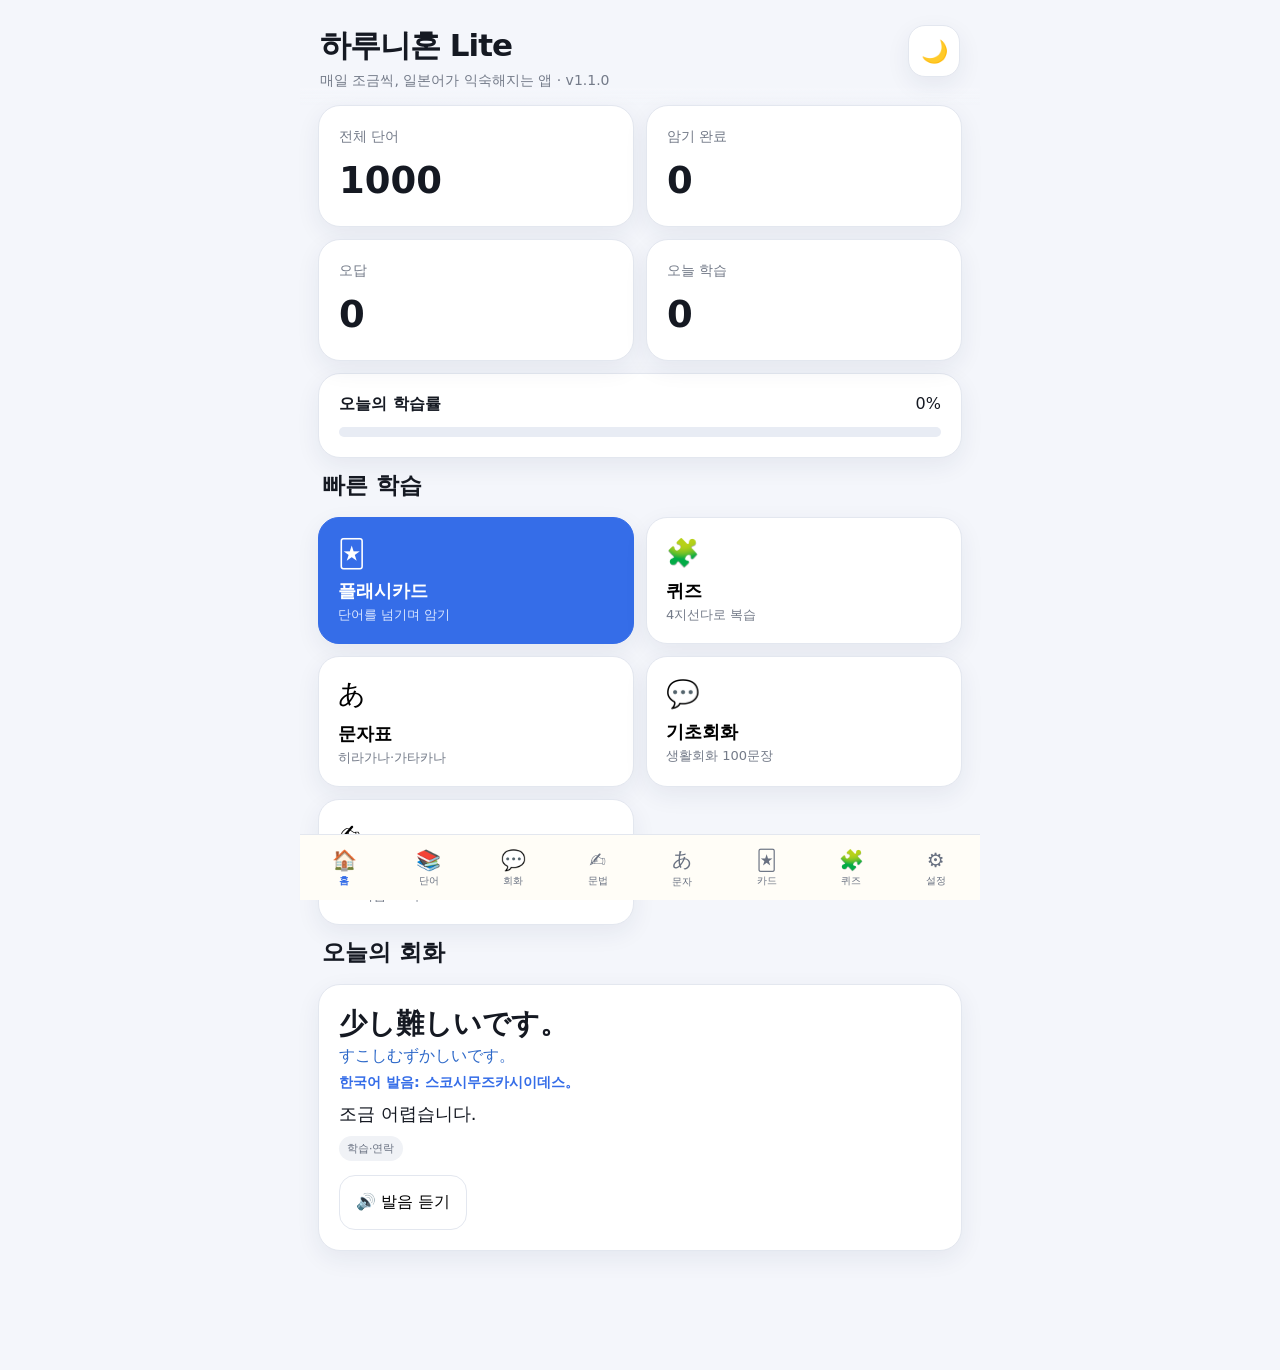
==== index.html @ fba81411 "Add files via upload" ====
<!doctype html><html lang="ko"><head><meta charset="utf-8"><meta name="viewport" content="width=device-width,initial-scale=1,viewport-fit=cover"><meta name="theme-color" content="#356de8"><meta name="description" content="히라가나, 가타카나, 기초단어 1000개, 생활회화 100문장과 기초문법을 학습하는 일본어 앱"><meta name="apple-mobile-web-app-capable" content="yes"><meta name="apple-mobile-web-app-title" content="하루니혼 Lite"><link rel="manifest" href="manifest.webmanifest"><link rel="icon" href="icons/icon-192.png"><link rel="apple-touch-icon" href="icons/icon-192.png"><link rel="stylesheet" href="styles.css"><title>하루니혼 Lite</title></head><body><div class="app"><header><div class="brand"><div><h1>하루니혼 Lite</h1><p>매일 조금씩, 일본어가 익숙해지는 앱 · v1.1.0</p></div><button id="themeBtn" class="icon-button" aria-label="다크 모드">🌙</button></div></header><div id="installBanner" class="install"><div><b>앱으로 설치하기</b><small>홈 화면에서 오프라인으로 사용할 수 있어요.</small></div><button id="installBtn">설치</button></div><main>
<section id="home" class="view active"><div class="stats"><div class="card stat"><span>전체 단어</span><b>1000</b></div><div class="card stat"><span>암기 완료</span><b id="memCount">0</b></div><div class="card stat"><span>오답</span><b id="wrongCount">0</b></div><div class="card stat"><span>오늘 학습</span><b id="todayCount">0</b></div></div><div class="card progress"><div class="progress-head"><b>오늘의 학습률</b><span id="progressText">0%</span></div><div class="bar"><span id="progressBar"></span></div></div><h2 class="section-title">빠른 학습</h2><div class="quick"><button class="primary" data-go="card"><div class="emoji">🃏</div><h3>플래시카드</h3><p>단어를 넘기며 암기</p></button><button data-go="quiz"><div class="emoji">🧩</div><h3>퀴즈</h3><p>4지선다로 복습</p></button><button data-go="kana"><div class="emoji">あ</div><h3>문자표</h3><p>히라가나·가타카나</p></button><button data-go="talk"><div class="emoji">💬</div><h3>기초회화</h3><p>생활회화 100문장</p></button><button data-go="grammar"><div class="emoji">✍️</div><h3>기초문법</h3><p>N5 핵심 31과</p></button></div><h2 class="section-title">오늘의 회화</h2><div id="dailyTalk" class="card"></div></section>
<section id="kana" class="view"><h2 class="section-title">문자 학습</h2><div class="tabs"><button class="pill active" data-kana="hiragana">히라가나</button><button class="pill" data-kana="katakana">가타카나</button></div><div id="kanaGrid" class="kana-grid"></div></section>
<section id="words" class="view"><h2 class="section-title">기초단어 1000</h2><div class="toolbar"><input id="wordSearch" class="search" placeholder="일본어·읽기·한국어 발음·뜻 검색"><select id="wordStatus" class="select"><option value="all">전체</option><option value="fav">즐겨찾기</option><option value="mem">암기완료</option><option value="new">미암기</option></select></div><div id="wordCount" class="count"></div><div id="wordList"></div></section>
<section id="talk" class="view"><h2 class="section-title">기초회화 100문장</h2><div class="toolbar"><input id="talkSearch" class="search" placeholder="일본어·읽기·한국어 발음·뜻 검색"><select id="talkCategory" class="select"><option value="all">전체 카테고리</option></select></div><div id="talkCount" class="count"></div><div id="talkList"></div></section>

<section id="grammar" class="view"><h2 class="section-title">기초문법 N5</h2><div class="toolbar"><input id="grammarSearch" class="search" placeholder="문형·제목·설명 검색"><select id="grammarUnit" class="select"><option value="all">전체 단원</option></select></div><div class="card grammar-progress"><div class="progress-head"><b>문법 학습 진도</b><span id="grammarProgressText">0 / 31</span></div><div class="bar"><span id="grammarProgressBar"></span></div></div><div id="grammarCount" class="count"></div><div id="grammarList"></div></section>
<section id="card" class="view"><h2 class="section-title">플래시카드</h2><div class="tabs"><button class="pill active" data-card-mode="word">단어</button><button class="pill" data-card-mode="talk">회화</button></div><div id="flash" class="card flash"><small id="flashIndex"></small><div id="flashMain" class="big"></div><div id="flashAnswer" class="answer"><div id="flashReading" class="reading"></div><div id="flashKo" class="ko"></div></div></div><div class="study-controls"><button id="speakCard">🔊 발음</button><button id="autoSpeak">자동재생 꺼짐</button><button id="revealCard">뜻 보기</button><button id="nextCard">다음</button><button id="againCard">다시 보기</button><button id="memorizeCard" class="primary">암기 완료</button></div></section>
<section id="quiz" class="view"><h2 class="section-title">랜덤 퀴즈</h2><div class="tabs"><button class="pill active" data-quiz-mode="word">단어</button><button class="pill" data-quiz-mode="talk">회화</button></div><div class="card"><div id="quizStatus" class="count">정답을 골라보세요</div><div id="quizQ" class="quiz-q"></div><div id="quizOptions"></div></div><button id="nextQuiz" class="full-button">다음 문제</button></section>
<section id="wrong" class="view"><h2 class="section-title">오답노트</h2><div class="tabs"><button class="pill active" data-wrong-mode="word">단어</button><button class="pill" data-wrong-mode="talk">회화</button></div><div id="wrongList"></div></section>
<section id="settings" class="view"><h2 class="section-title">설정</h2><div class="card"><button id="fontBtn" class="full-button">글자 크게 보기: 꺼짐</button><button id="resetBtn" class="full-button" style="margin-top:10px">학습 기록 초기화</button><p class="count">학습 기록은 이 기기의 브라우저에 저장됩니다.</p></div></section>
</main><nav><button class="active" data-nav="home"><span>🏠</span>홈</button><button data-nav="words"><span>📚</span>단어</button><button data-nav="talk"><span>💬</span>회화</button><button data-nav="grammar"><span>✍️</span>문법</button><button data-nav="kana"><span>あ</span>문자</button><button data-nav="card"><span>🃏</span>카드</button><button data-nav="quiz"><span>🧩</span>퀴즈</button><button data-nav="settings"><span>⚙️</span>설정</button></nav></div><script src="data.js"></script><script src="grammar.js"></script><script src="app.js"></script></body></html>
---- styles.css ----
:root{--bg:#f4f6fb;--card:#fff;--ink:#151922;--muted:#747b89;--line:#e3e7ef;--blue:#356de8;--blue-soft:#eaf1ff;--green:#1f9d68;--red:#d04a4a;--shadow:0 8px 24px rgba(31,46,83,.07);--radius:22px}*{box-sizing:border-box}html,body{margin:0;min-height:100%;background:var(--bg);color:var(--ink);font-family:system-ui,-apple-system,"Noto Sans KR","Noto Sans JP",sans-serif}button,input,select{font:inherit}button{cursor:pointer}.app{max-width:680px;margin:auto;min-height:100vh;padding-bottom:94px}header{padding:25px 20px 15px;position:sticky;top:0;z-index:10;background:linear-gradient(var(--bg) 84%,transparent)}.brand{display:flex;justify-content:space-between;gap:14px;align-items:flex-start}.brand h1{font-size:31px;letter-spacing:-1px;margin:0 0 5px}.brand p{margin:0;color:var(--muted);font-size:14px}.icon-button{width:52px;height:52px;border:1px solid var(--line);border-radius:17px;background:var(--card);box-shadow:var(--shadow);font-size:22px}main{padding:0 18px 25px}.view{display:none}.view.active{display:block}.section-title{font-size:23px;margin:12px 4px 16px}.card{background:var(--card);border:1px solid var(--line);border-radius:var(--radius);box-shadow:var(--shadow);padding:20px}.stats{display:grid;grid-template-columns:1fr 1fr;gap:12px}.stat{min-height:122px}.stat span{color:var(--muted);font-size:14px}.stat b{display:block;font-size:37px;margin-top:13px}.progress{margin-top:12px}.progress-head{display:flex;justify-content:space-between}.bar{height:10px;background:#e8ecf4;border-radius:999px;overflow:hidden;margin-top:12px}.bar span{display:block;height:100%;width:0;background:var(--blue);transition:width .25s}.quick{display:grid;grid-template-columns:1fr 1fr;gap:12px}.quick button{min-height:116px;text-align:left;border:1px solid var(--line);background:var(--card);border-radius:21px;padding:19px;box-shadow:var(--shadow)}.quick button.primary{background:var(--blue);color:white;border-color:var(--blue)}.quick .emoji{font-size:27px}.quick h3{font-size:18px;margin:10px 0 3px}.quick p{font-size:13px;color:var(--muted);margin:0}.quick .primary p{color:#dbe7ff}.toolbar{display:grid;grid-template-columns:1.5fr 1fr;gap:9px;margin-bottom:12px}.search,.select{width:100%;border:1px solid var(--line);border-radius:15px;background:var(--card);padding:14px}.tabs{display:flex;gap:8px;overflow:auto;padding:2px 0 13px}.pill{border:1px solid var(--line);background:var(--card);border-radius:999px;padding:9px 13px;white-space:nowrap}.pill.active{background:var(--blue);color:white;border-color:var(--blue)}.kana-grid{display:grid;grid-template-columns:repeat(5,1fr);gap:8px}.kana{border:1px solid var(--line);background:var(--card);border-radius:15px;padding:12px 3px}.kana b{display:block;font-size:25px}.kana small{color:var(--muted)}.list-card{display:grid;grid-template-columns:1fr auto;gap:12px;margin-bottom:11px}.jp{font-size:28px;font-weight:800}.reading{color:#2e69c9;margin-top:3px}.ko{font-size:18px;margin-top:9px}.meta{display:flex;gap:6px;flex-wrap:wrap;margin-top:10px}.chip{font-size:11px;padding:5px 8px;background:#f0f2f6;border-radius:999px;color:#687080}.actions{display:flex;gap:6px;align-items:flex-start;flex-wrap:wrap;justify-content:flex-end}.mini{min-width:46px;height:46px;border:1px solid var(--line);border-radius:13px;background:var(--card)}.mini.active{background:var(--blue-soft);border-color:#bdd0ff}.count{color:var(--muted);font-size:13px;text-align:center;padding:8px}.flash{min-height:390px;display:flex;flex-direction:column;justify-content:center;align-items:center;text-align:center}.flash .big{font-size:50px;font-weight:850;margin:20px}.flash .answer{display:none}.flash.show .answer{display:block}.flash .answer .ko{font-size:25px}.study-controls{display:grid;grid-template-columns:1fr 1fr;gap:10px;margin-top:13px}.study-controls button,.full-button{padding:16px;border-radius:16px;border:1px solid var(--line);background:var(--card)}.study-controls .primary,.full-button.primary{background:var(--blue);color:white;border-color:var(--blue)}.quiz-q{font-size:27px;font-weight:800;text-align:center;padding:18px 4px 22px}.option{display:block;width:100%;text-align:left;border:1px solid var(--line);background:var(--card);padding:16px;border-radius:15px;margin:9px 0}.option.correct{background:#e8f8f0;border-color:#32a979}.option.wrong{background:#fdecec;border-color:#d75757}.empty{text-align:center;padding:45px 10px;color:var(--muted)}.install{display:none;margin:0 18px 12px;background:var(--blue-soft);border:1px solid #c8d8ff;border-radius:18px;padding:14px;align-items:center;gap:10px}.install.show{display:flex}.install div{flex:1}.install b{display:block}.install small{color:#5f6c83}.install button{border:0;background:var(--blue);color:#fff;border-radius:12px;padding:10px 14px}nav{position:fixed;bottom:0;left:0;right:0;max-width:680px;margin:auto;display:grid;grid-template-columns:repeat(8,1fr);background:#fffdf7;border-top:1px solid var(--line);padding:7px 2px calc(7px + env(safe-area-inset-bottom));z-index:20}nav button{border:0;background:none;color:#697181;font-size:10px;padding:4px 0}nav span{display:block;font-size:20px;margin-bottom:2px}nav button.active{color:var(--blue);font-weight:800}body.dark{--bg:#11151d;--card:#1b212c;--ink:#f4f7fb;--muted:#a1adbd;--line:#30394a;--blue-soft:#1b315d}body.dark header{background:linear-gradient(var(--bg) 84%,transparent)}body.dark nav{background:#171c25f5}body.dark .chip{background:#2a3240;color:#ccd4df}body.large-text{font-size:18px}@media(max-width:390px){main{padding-left:14px;padding-right:14px}.brand h1{font-size:28px}.stats,.quick{gap:9px}.stat{min-height:112px;padding:17px}.stat b{font-size:33px}.toolbar{grid-template-columns:1fr}.jp{font-size:25px}.list-card{grid-template-columns:1fr}.actions{justify-content:flex-start}nav button{font-size:9px}}
.korean-pron{margin-top:5px;font-size:.9rem;font-weight:650;color:#356de8;line-height:1.45}.dark .korean-pron{color:#8fb2ff}.flash .korean-pron{font-size:1rem;margin-top:8px}

.grammar-progress{margin-bottom:12px}.grammar-card{margin-bottom:12px}.grammar-head{display:flex;align-items:flex-start;justify-content:space-between;gap:12px}.grammar-no{font-size:12px;color:var(--muted);font-weight:700}.grammar-pattern{font-size:24px;font-weight:850;margin:6px 0}.grammar-title{font-weight:750;color:var(--blue)}.grammar-explain{line-height:1.7;margin:14px 0;color:var(--ink)}.grammar-example{border-top:1px solid var(--line);padding:13px 0}.grammar-example:last-child{padding-bottom:0}.grammar-example .jp{font-size:21px}.grammar-actions{display:flex;gap:8px;margin-top:14px}.grammar-actions button{flex:1;padding:12px;border:1px solid var(--line);border-radius:13px;background:var(--card)}.grammar-actions .done{background:var(--blue);color:#fff;border-color:var(--blue)}.grammar-card.completed{border-color:#91b2ff;background:linear-gradient(135deg,var(--card),var(--blue-soft))}@media(max-width:430px){nav{overflow-x:auto;grid-template-columns:repeat(8,minmax(48px,1fr))}.grammar-pattern{font-size:21px}}
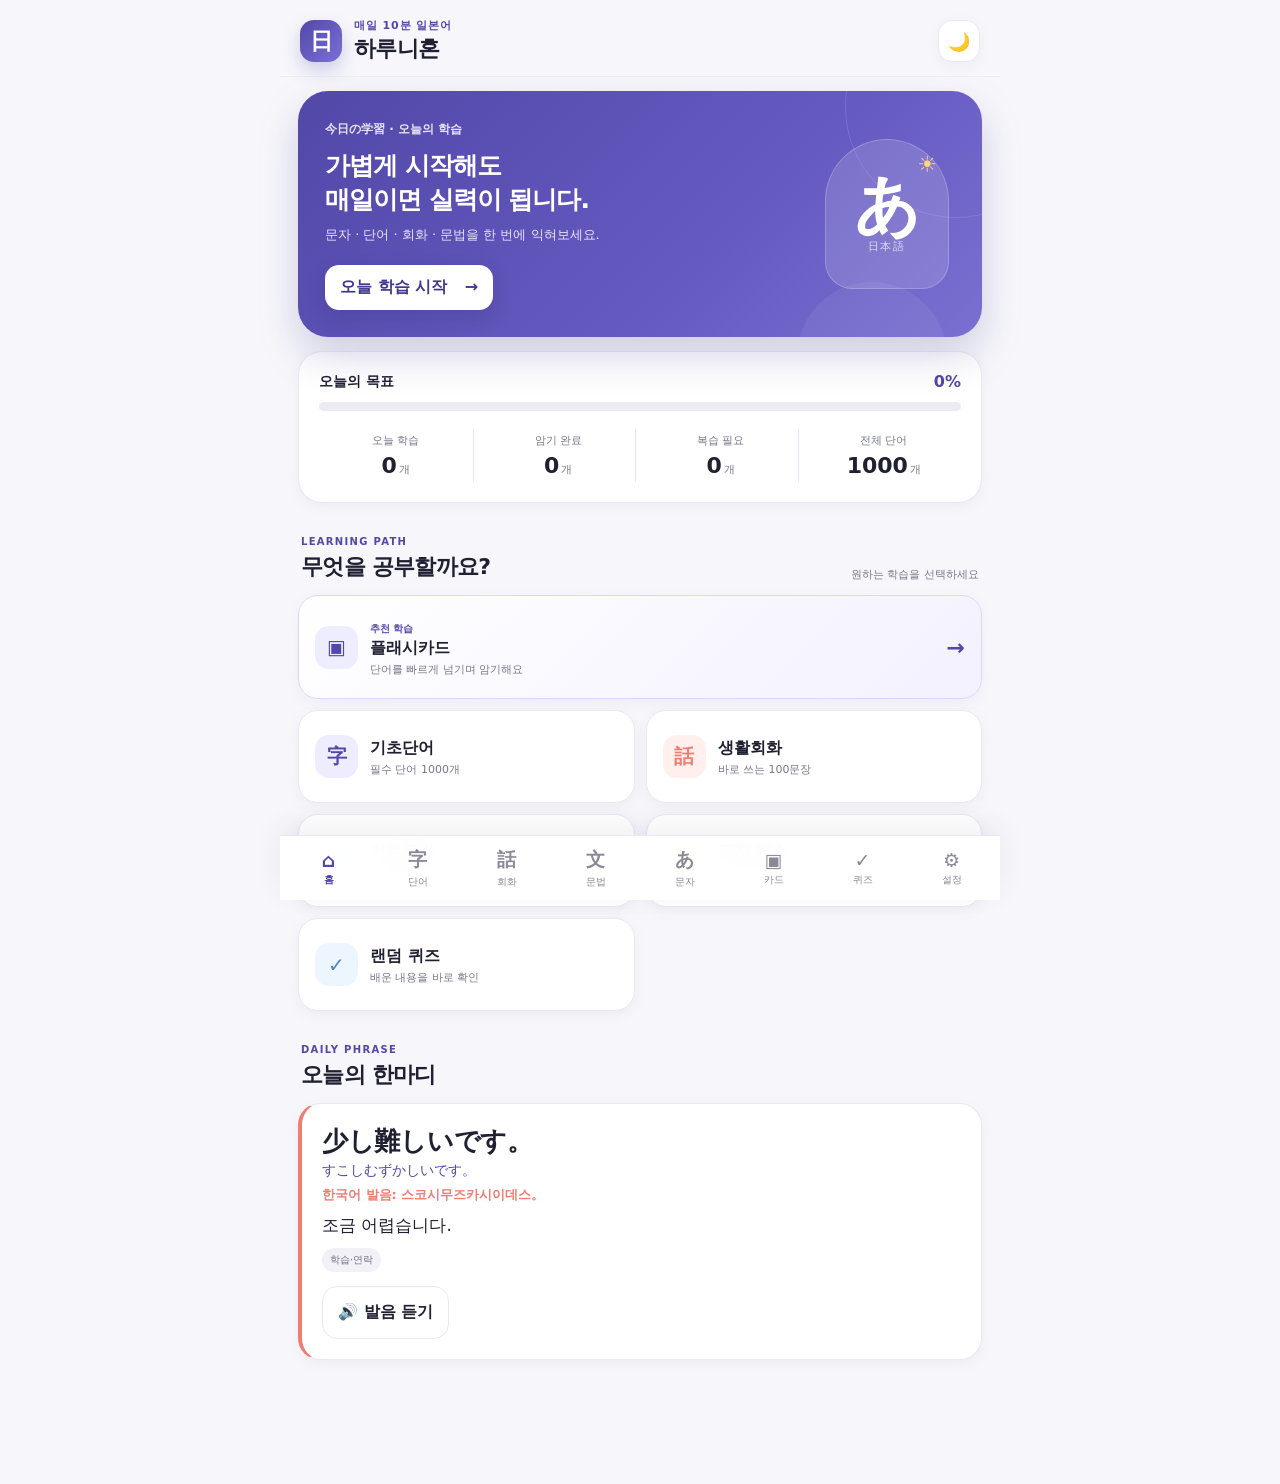
==== commit b8a673d3: "Add files via upload" ====
--- a/index.html
+++ b/index.html
@@ -1,12 +1,95 @@
-<!doctype html><html lang="ko"><head><meta charset="utf-8"><meta name="viewport" content="width=device-width,initial-scale=1,viewport-fit=cover"><meta name="theme-color" content="#356de8"><meta name="description" content="히라가나, 가타카나, 기초단어 1000개, 생활회화 100문장과 기초문법을 학습하는 일본어 앱"><meta name="apple-mobile-web-app-capable" content="yes"><meta name="apple-mobile-web-app-title" content="하루니혼 Lite"><link rel="manifest" href="manifest.webmanifest"><link rel="icon" href="icons/icon-192.png"><link rel="apple-touch-icon" href="icons/icon-192.png"><link rel="stylesheet" href="styles.css"><title>하루니혼 Lite</title></head><body><div class="app"><header><div class="brand"><div><h1>하루니혼 Lite</h1><p>매일 조금씩, 일본어가 익숙해지는 앱 · v1.1.0</p></div><button id="themeBtn" class="icon-button" aria-label="다크 모드">🌙</button></div></header><div id="installBanner" class="install"><div><b>앱으로 설치하기</b><small>홈 화면에서 오프라인으로 사용할 수 있어요.</small></div><button id="installBtn">설치</button></div><main>
-<section id="home" class="view active"><div class="stats"><div class="card stat"><span>전체 단어</span><b>1000</b></div><div class="card stat"><span>암기 완료</span><b id="memCount">0</b></div><div class="card stat"><span>오답</span><b id="wrongCount">0</b></div><div class="card stat"><span>오늘 학습</span><b id="todayCount">0</b></div></div><div class="card progress"><div class="progress-head"><b>오늘의 학습률</b><span id="progressText">0%</span></div><div class="bar"><span id="progressBar"></span></div></div><h2 class="section-title">빠른 학습</h2><div class="quick"><button class="primary" data-go="card"><div class="emoji">🃏</div><h3>플래시카드</h3><p>단어를 넘기며 암기</p></button><button data-go="quiz"><div class="emoji">🧩</div><h3>퀴즈</h3><p>4지선다로 복습</p></button><button data-go="kana"><div class="emoji">あ</div><h3>문자표</h3><p>히라가나·가타카나</p></button><button data-go="talk"><div class="emoji">💬</div><h3>기초회화</h3><p>생활회화 100문장</p></button><button data-go="grammar"><div class="emoji">✍️</div><h3>기초문법</h3><p>N5 핵심 31과</p></button></div><h2 class="section-title">오늘의 회화</h2><div id="dailyTalk" class="card"></div></section>
-<section id="kana" class="view"><h2 class="section-title">문자 학습</h2><div class="tabs"><button class="pill active" data-kana="hiragana">히라가나</button><button class="pill" data-kana="katakana">가타카나</button></div><div id="kanaGrid" class="kana-grid"></div></section>
-<section id="words" class="view"><h2 class="section-title">기초단어 1000</h2><div class="toolbar"><input id="wordSearch" class="search" placeholder="일본어·읽기·한국어 발음·뜻 검색"><select id="wordStatus" class="select"><option value="all">전체</option><option value="fav">즐겨찾기</option><option value="mem">암기완료</option><option value="new">미암기</option></select></div><div id="wordCount" class="count"></div><div id="wordList"></div></section>
-<section id="talk" class="view"><h2 class="section-title">기초회화 100문장</h2><div class="toolbar"><input id="talkSearch" class="search" placeholder="일본어·읽기·한국어 발음·뜻 검색"><select id="talkCategory" class="select"><option value="all">전체 카테고리</option></select></div><div id="talkCount" class="count"></div><div id="talkList"></div></section>
+<!doctype html>
+<html lang="ko">
+<head>
+  <meta charset="utf-8">
+  <meta name="viewport" content="width=device-width,initial-scale=1,viewport-fit=cover">
+  <meta name="theme-color" content="#4f46a5">
+  <meta name="description" content="한국어 발음과 함께 배우는 초보자용 일본어 학습 앱">
+  <meta name="apple-mobile-web-app-capable" content="yes">
+  <meta name="apple-mobile-web-app-title" content="하루니혼">
+  <link rel="manifest" href="manifest.webmanifest">
+  <link rel="icon" href="icons/icon-192.png">
+  <link rel="apple-touch-icon" href="icons/icon-192.png">
+  <link rel="stylesheet" href="styles.css">
+  <title>하루니혼 · 매일 10분 일본어</title>
+</head>
+<body>
+<div class="app">
+  <header class="app-header">
+    <div class="brand">
+      <div class="brand-mark" aria-hidden="true">日</div>
+      <div class="brand-copy">
+        <span class="eyebrow">매일 10분 일본어</span>
+        <h1>하루니혼</h1>
+      </div>
+      <button id="themeBtn" class="icon-button" aria-label="다크 모드">🌙</button>
+    </div>
+  </header>
 
-<section id="grammar" class="view"><h2 class="section-title">기초문법 N5</h2><div class="toolbar"><input id="grammarSearch" class="search" placeholder="문형·제목·설명 검색"><select id="grammarUnit" class="select"><option value="all">전체 단원</option></select></div><div class="card grammar-progress"><div class="progress-head"><b>문법 학습 진도</b><span id="grammarProgressText">0 / 31</span></div><div class="bar"><span id="grammarProgressBar"></span></div></div><div id="grammarCount" class="count"></div><div id="grammarList"></div></section>
-<section id="card" class="view"><h2 class="section-title">플래시카드</h2><div class="tabs"><button class="pill active" data-card-mode="word">단어</button><button class="pill" data-card-mode="talk">회화</button></div><div id="flash" class="card flash"><small id="flashIndex"></small><div id="flashMain" class="big"></div><div id="flashAnswer" class="answer"><div id="flashReading" class="reading"></div><div id="flashKo" class="ko"></div></div></div><div class="study-controls"><button id="speakCard">🔊 발음</button><button id="autoSpeak">자동재생 꺼짐</button><button id="revealCard">뜻 보기</button><button id="nextCard">다음</button><button id="againCard">다시 보기</button><button id="memorizeCard" class="primary">암기 완료</button></div></section>
-<section id="quiz" class="view"><h2 class="section-title">랜덤 퀴즈</h2><div class="tabs"><button class="pill active" data-quiz-mode="word">단어</button><button class="pill" data-quiz-mode="talk">회화</button></div><div class="card"><div id="quizStatus" class="count">정답을 골라보세요</div><div id="quizQ" class="quiz-q"></div><div id="quizOptions"></div></div><button id="nextQuiz" class="full-button">다음 문제</button></section>
-<section id="wrong" class="view"><h2 class="section-title">오답노트</h2><div class="tabs"><button class="pill active" data-wrong-mode="word">단어</button><button class="pill" data-wrong-mode="talk">회화</button></div><div id="wrongList"></div></section>
-<section id="settings" class="view"><h2 class="section-title">설정</h2><div class="card"><button id="fontBtn" class="full-button">글자 크게 보기: 꺼짐</button><button id="resetBtn" class="full-button" style="margin-top:10px">학습 기록 초기화</button><p class="count">학습 기록은 이 기기의 브라우저에 저장됩니다.</p></div></section>
-</main><nav><button class="active" data-nav="home"><span>🏠</span>홈</button><button data-nav="words"><span>📚</span>단어</button><button data-nav="talk"><span>💬</span>회화</button><button data-nav="grammar"><span>✍️</span>문법</button><button data-nav="kana"><span>あ</span>문자</button><button data-nav="card"><span>🃏</span>카드</button><button data-nav="quiz"><span>🧩</span>퀴즈</button><button data-nav="settings"><span>⚙️</span>설정</button></nav></div><script src="data.js"></script><script src="grammar.js"></script><script src="app.js"></script></body></html>+  <div id="installBanner" class="install">
+    <div><b>하루니혼을 앱처럼 사용해 보세요</b><small>홈 화면에 설치하면 더 빠르게 시작할 수 있어요.</small></div>
+    <button id="installBtn">설치</button>
+  </div>
+
+  <main>
+    <section id="home" class="view active">
+      <div class="hero-card">
+        <div>
+          <span class="hero-label">今日の学習 · 오늘의 학습</span>
+          <h2>가볍게 시작해도<br>매일이면 실력이 됩니다.</h2>
+          <p>문자 · 단어 · 회화 · 문법을 한 번에 익혀보세요.</p>
+          <button class="hero-cta" data-go="card">오늘 학습 시작 <span>→</span></button>
+        </div>
+        <div class="hero-visual" aria-hidden="true">
+          <span class="sun">☀</span><b>あ</b><small>日本語</small>
+        </div>
+      </div>
+
+      <div class="today-panel">
+        <div class="progress-copy"><span>오늘의 목표</span><b id="progressText">0%</b></div>
+        <div class="bar"><span id="progressBar"></span></div>
+        <div class="stats">
+          <div class="stat"><span>오늘 학습</span><b id="todayCount">0</b><small>개</small></div>
+          <div class="stat"><span>암기 완료</span><b id="memCount">0</b><small>개</small></div>
+          <div class="stat"><span>복습 필요</span><b id="wrongCount">0</b><small>개</small></div>
+          <div class="stat"><span>전체 단어</span><b>1000</b><small>개</small></div>
+        </div>
+      </div>
+
+      <div class="section-heading"><div><span>LEARNING PATH</span><h2>무엇을 공부할까요?</h2></div><small>원하는 학습을 선택하세요</small></div>
+      <div class="quick">
+        <button class="quick-main" data-go="card"><span class="quick-icon">▣</span><div><em>추천 학습</em><h3>플래시카드</h3><p>단어를 빠르게 넘기며 암기해요</p></div><b>→</b></button>
+        <button data-go="words"><span class="quick-icon indigo">字</span><div><h3>기초단어</h3><p>필수 단어 1000개</p></div></button>
+        <button data-go="talk"><span class="quick-icon coral">話</span><div><h3>생활회화</h3><p>바로 쓰는 100문장</p></div></button>
+        <button data-go="grammar"><span class="quick-icon mint">文</span><div><h3>기초문법</h3><p>JLPT N5 핵심 31과</p></div></button>
+        <button data-go="kana"><span class="quick-icon gold">あ</span><div><h3>문자 학습</h3><p>히라가나·가타카나</p></div></button>
+        <button data-go="quiz"><span class="quick-icon blue">✓</span><div><h3>랜덤 퀴즈</h3><p>배운 내용을 바로 확인</p></div></button>
+      </div>
+
+      <div class="section-heading"><div><span>DAILY PHRASE</span><h2>오늘의 한마디</h2></div></div>
+      <div id="dailyTalk" class="card daily-card"></div>
+    </section>
+
+    <section id="kana" class="view"><div class="page-head"><span>KANA</span><h2>일본어 문자</h2><p>소리와 함께 천천히 익혀보세요.</p></div><div class="tabs"><button class="pill active" data-kana="hiragana">히라가나</button><button class="pill" data-kana="katakana">가타카나</button></div><div id="kanaGrid" class="kana-grid"></div></section>
+    <section id="words" class="view"><div class="page-head"><span>VOCABULARY</span><h2>기초단어 1000</h2><p>일본어·읽기·한국어 발음을 함께 확인하세요.</p></div><div class="toolbar"><input id="wordSearch" class="search" placeholder="단어 또는 뜻 검색"><select id="wordStatus" class="select"><option value="all">전체</option><option value="fav">즐겨찾기</option><option value="mem">암기완료</option><option value="new">미암기</option></select></div><div id="wordCount" class="count"></div><div id="wordList"></div></section>
+    <section id="talk" class="view"><div class="page-head"><span>CONVERSATION</span><h2>생활회화 100</h2><p>일본에서 실제로 자주 쓰는 표현부터 배워요.</p></div><div class="toolbar"><input id="talkSearch" class="search" placeholder="회화 또는 뜻 검색"><select id="talkCategory" class="select"><option value="all">전체 카테고리</option></select></div><div id="talkCount" class="count"></div><div id="talkList"></div></section>
+    <section id="grammar" class="view"><div class="page-head"><span>GRAMMAR</span><h2>기초문법 N5</h2><p>문형 → 설명 → 예문 순서로 이해해요.</p></div><div class="toolbar"><input id="grammarSearch" class="search" placeholder="문형·제목·설명 검색"><select id="grammarUnit" class="select"><option value="all">전체 단원</option></select></div><div class="card grammar-progress"><div class="progress-head"><b>문법 학습 진도</b><span id="grammarProgressText">0 / 31</span></div><div class="bar"><span id="grammarProgressBar"></span></div></div><div id="grammarCount" class="count"></div><div id="grammarList"></div></section>
+    <section id="card" class="view"><div class="page-head"><span>FLASH CARD</span><h2>플래시카드</h2><p>먼저 떠올리고, 답을 확인하세요.</p></div><div class="tabs"><button class="pill active" data-card-mode="word">단어</button><button class="pill" data-card-mode="talk">회화</button></div><div id="flash" class="card flash"><small id="flashIndex"></small><div id="flashMain" class="big"></div><div id="flashAnswer" class="answer"><div id="flashReading" class="reading"></div><div id="flashKo" class="ko"></div></div></div><div class="study-controls"><button id="speakCard">🔊 발음 듣기</button><button id="autoSpeak">자동재생 꺼짐</button><button id="revealCard" class="primary">뜻 보기</button><button id="nextCard">다음 카드</button><button id="againCard">다시 보기</button><button id="memorizeCard" class="success">✓ 암기 완료</button></div></section>
+    <section id="quiz" class="view"><div class="page-head"><span>QUIZ</span><h2>랜덤 퀴즈</h2><p>정답을 고르고 바로 복습하세요.</p></div><div class="tabs"><button class="pill active" data-quiz-mode="word">단어</button><button class="pill" data-quiz-mode="talk">회화</button></div><div class="card quiz-card"><div id="quizStatus" class="count">정답을 골라보세요</div><div id="quizQ" class="quiz-q"></div><div id="quizOptions"></div></div><button id="nextQuiz" class="full-button primary">다음 문제</button></section>
+    <section id="wrong" class="view"><div class="page-head"><span>REVIEW</span><h2>오답노트</h2><p>틀린 표현만 모아서 다시 학습해요.</p></div><div class="tabs"><button class="pill active" data-wrong-mode="word">단어</button><button class="pill" data-wrong-mode="talk">회화</button></div><div id="wrongList"></div></section>
+    <section id="settings" class="view"><div class="page-head"><span>SETTINGS</span><h2>설정</h2><p>나에게 편한 학습 환경을 만들어요.</p></div><div class="card settings-card"><button id="fontBtn" class="setting-row"><span><b>큰 글자 모드</b><small>학습 카드의 글자를 더 크게 표시</small></span><em>꺼짐</em></button><button id="resetBtn" class="setting-row danger"><span><b>학습 기록 초기화</b><small>암기·오답·진도 기록을 모두 삭제</small></span><em>초기화</em></button><p class="storage-note">학습 기록은 현재 기기의 브라우저에 안전하게 저장됩니다.</p></div></section>
+  </main>
+
+  <nav aria-label="주요 메뉴">
+    <button class="active" data-nav="home"><span>⌂</span>홈</button>
+    <button data-nav="words"><span>字</span>단어</button>
+    <button data-nav="talk"><span>話</span>회화</button>
+    <button data-nav="grammar"><span>文</span>문법</button>
+    <button data-nav="kana"><span>あ</span>문자</button>
+    <button data-nav="card"><span>▣</span>카드</button>
+    <button data-nav="quiz"><span>✓</span>퀴즈</button>
+    <button data-nav="settings"><span>⚙</span>설정</button>
+  </nav>
+</div>
+<script src="data.js"></script><script src="grammar.js"></script><script src="app.js"></script>
+</body></html>
--- a/styles.css
+++ b/styles.css
@@ -1,4 +1 @@
-:root{--bg:#f4f6fb;--card:#fff;--ink:#151922;--muted:#747b89;--line:#e3e7ef;--blue:#356de8;--blue-soft:#eaf1ff;--green:#1f9d68;--red:#d04a4a;--shadow:0 8px 24px rgba(31,46,83,.07);--radius:22px}*{box-sizing:border-box}html,body{margin:0;min-height:100%;background:var(--bg);color:var(--ink);font-family:system-ui,-apple-system,"Noto Sans KR","Noto Sans JP",sans-serif}button,input,select{font:inherit}button{cursor:pointer}.app{max-width:680px;margin:auto;min-height:100vh;padding-bottom:94px}header{padding:25px 20px 15px;position:sticky;top:0;z-index:10;background:linear-gradient(var(--bg) 84%,transparent)}.brand{display:flex;justify-content:space-between;gap:14px;align-items:flex-start}.brand h1{font-size:31px;letter-spacing:-1px;margin:0 0 5px}.brand p{margin:0;color:var(--muted);font-size:14px}.icon-button{width:52px;height:52px;border:1px solid var(--line);border-radius:17px;background:var(--card);box-shadow:var(--shadow);font-size:22px}main{padding:0 18px 25px}.view{display:none}.view.active{display:block}.section-title{font-size:23px;margin:12px 4px 16px}.card{background:var(--card);border:1px solid var(--line);border-radius:var(--radius);box-shadow:var(--shadow);padding:20px}.stats{display:grid;grid-template-columns:1fr 1fr;gap:12px}.stat{min-height:122px}.stat span{color:var(--muted);font-size:14px}.stat b{display:block;font-size:37px;margin-top:13px}.progress{margin-top:12px}.progress-head{display:flex;justify-content:space-between}.bar{height:10px;background:#e8ecf4;border-radius:999px;overflow:hidden;margin-top:12px}.bar span{display:block;height:100%;width:0;background:var(--blue);transition:width .25s}.quick{display:grid;grid-template-columns:1fr 1fr;gap:12px}.quick button{min-height:116px;text-align:left;border:1px solid var(--line);background:var(--card);border-radius:21px;padding:19px;box-shadow:var(--shadow)}.quick button.primary{background:var(--blue);color:white;border-color:var(--blue)}.quick .emoji{font-size:27px}.quick h3{font-size:18px;margin:10px 0 3px}.quick p{font-size:13px;color:var(--muted);margin:0}.quick .primary p{color:#dbe7ff}.toolbar{display:grid;grid-template-columns:1.5fr 1fr;gap:9px;margin-bottom:12px}.search,.select{width:100%;border:1px solid var(--line);border-radius:15px;background:var(--card);padding:14px}.tabs{display:flex;gap:8px;overflow:auto;padding:2px 0 13px}.pill{border:1px solid var(--line);background:var(--card);border-radius:999px;padding:9px 13px;white-space:nowrap}.pill.active{background:var(--blue);color:white;border-color:var(--blue)}.kana-grid{display:grid;grid-template-columns:repeat(5,1fr);gap:8px}.kana{border:1px solid var(--line);background:var(--card);border-radius:15px;padding:12px 3px}.kana b{display:block;font-size:25px}.kana small{color:var(--muted)}.list-card{display:grid;grid-template-columns:1fr auto;gap:12px;margin-bottom:11px}.jp{font-size:28px;font-weight:800}.reading{color:#2e69c9;margin-top:3px}.ko{font-size:18px;margin-top:9px}.meta{display:flex;gap:6px;flex-wrap:wrap;margin-top:10px}.chip{font-size:11px;padding:5px 8px;background:#f0f2f6;border-radius:999px;color:#687080}.actions{display:flex;gap:6px;align-items:flex-start;flex-wrap:wrap;justify-content:flex-end}.mini{min-width:46px;height:46px;border:1px solid var(--line);border-radius:13px;background:var(--card)}.mini.active{background:var(--blue-soft);border-color:#bdd0ff}.count{color:var(--muted);font-size:13px;text-align:center;padding:8px}.flash{min-height:390px;display:flex;flex-direction:column;justify-content:center;align-items:center;text-align:center}.flash .big{font-size:50px;font-weight:850;margin:20px}.flash .answer{display:none}.flash.show .answer{display:block}.flash .answer .ko{font-size:25px}.study-controls{display:grid;grid-template-columns:1fr 1fr;gap:10px;margin-top:13px}.study-controls button,.full-button{padding:16px;border-radius:16px;border:1px solid var(--line);background:var(--card)}.study-controls .primary,.full-button.primary{background:var(--blue);color:white;border-color:var(--blue)}.quiz-q{font-size:27px;font-weight:800;text-align:center;padding:18px 4px 22px}.option{display:block;width:100%;text-align:left;border:1px solid var(--line);background:var(--card);padding:16px;border-radius:15px;margin:9px 0}.option.correct{background:#e8f8f0;border-color:#32a979}.option.wrong{background:#fdecec;border-color:#d75757}.empty{text-align:center;padding:45px 10px;color:var(--muted)}.install{display:none;margin:0 18px 12px;background:var(--blue-soft);border:1px solid #c8d8ff;border-radius:18px;padding:14px;align-items:center;gap:10px}.install.show{display:flex}.install div{flex:1}.install b{display:block}.install small{color:#5f6c83}.install button{border:0;background:var(--blue);color:#fff;border-radius:12px;padding:10px 14px}nav{position:fixed;bottom:0;left:0;right:0;max-width:680px;margin:auto;display:grid;grid-template-columns:repeat(8,1fr);background:#fffdf7;border-top:1px solid var(--line);padding:7px 2px calc(7px + env(safe-area-inset-bottom));z-index:20}nav button{border:0;background:none;color:#697181;font-size:10px;padding:4px 0}nav span{display:block;font-size:20px;margin-bottom:2px}nav button.active{color:var(--blue);font-weight:800}body.dark{--bg:#11151d;--card:#1b212c;--ink:#f4f7fb;--muted:#a1adbd;--line:#30394a;--blue-soft:#1b315d}body.dark header{background:linear-gradient(var(--bg) 84%,transparent)}body.dark nav{background:#171c25f5}body.dark .chip{background:#2a3240;color:#ccd4df}body.large-text{font-size:18px}@media(max-width:390px){main{padding-left:14px;padding-right:14px}.brand h1{font-size:28px}.stats,.quick{gap:9px}.stat{min-height:112px;padding:17px}.stat b{font-size:33px}.toolbar{grid-template-columns:1fr}.jp{font-size:25px}.list-card{grid-template-columns:1fr}.actions{justify-content:flex-start}nav button{font-size:9px}}
-.korean-pron{margin-top:5px;font-size:.9rem;font-weight:650;color:#356de8;line-height:1.45}.dark .korean-pron{color:#8fb2ff}.flash .korean-pron{font-size:1rem;margin-top:8px}
-
-.grammar-progress{margin-bottom:12px}.grammar-card{margin-bottom:12px}.grammar-head{display:flex;align-items:flex-start;justify-content:space-between;gap:12px}.grammar-no{font-size:12px;color:var(--muted);font-weight:700}.grammar-pattern{font-size:24px;font-weight:850;margin:6px 0}.grammar-title{font-weight:750;color:var(--blue)}.grammar-explain{line-height:1.7;margin:14px 0;color:var(--ink)}.grammar-example{border-top:1px solid var(--line);padding:13px 0}.grammar-example:last-child{padding-bottom:0}.grammar-example .jp{font-size:21px}.grammar-actions{display:flex;gap:8px;margin-top:14px}.grammar-actions button{flex:1;padding:12px;border:1px solid var(--line);border-radius:13px;background:var(--card)}.grammar-actions .done{background:var(--blue);color:#fff;border-color:var(--blue)}.grammar-card.completed{border-color:#91b2ff;background:linear-gradient(135deg,var(--card),var(--blue-soft))}@media(max-width:430px){nav{overflow-x:auto;grid-template-columns:repeat(8,minmax(48px,1fr))}.grammar-pattern{font-size:21px}}
+:root{--bg:#f7f7fb;--surface:#fff;--ink:#202033;--muted:#77778b;--line:#e9e8f1;--primary:#5148a8;--primary-dark:#40388d;--primary-soft:#eeecff;--coral:#ef7d72;--coral-soft:#fff0ed;--mint:#42a889;--mint-soft:#eaf8f3;--gold:#e6a93f;--gold-soft:#fff7e6;--blue:#4b85c5;--blue-soft:#edf5ff;--danger:#d85c62;--shadow:0 10px 30px rgba(47,43,94,.08);--shadow-sm:0 4px 14px rgba(47,43,94,.06);--radius:22px}*{box-sizing:border-box}html,body{margin:0;min-height:100%;background:var(--bg);color:var(--ink);font-family:Inter,system-ui,-apple-system,"Noto Sans KR","Noto Sans JP",sans-serif;-webkit-tap-highlight-color:transparent}button,input,select{font:inherit}button{cursor:pointer}.app{max-width:720px;margin:auto;min-height:100vh;padding-bottom:96px}.app-header{padding:18px 20px 12px;position:sticky;top:0;z-index:10;background:rgba(247,247,251,.9);backdrop-filter:blur(14px);border-bottom:1px solid rgba(233,232,241,.7)}.brand{display:flex;align-items:center;gap:12px}.brand-mark{width:42px;height:42px;border-radius:14px;display:grid;place-items:center;background:linear-gradient(135deg,var(--primary),#7b70d7);color:#fff;font-family:"Noto Serif JP",serif;font-size:23px;font-weight:800;box-shadow:0 8px 18px rgba(81,72,168,.25)}.brand-copy{flex:1}.brand-copy .eyebrow{display:block;color:var(--primary);font-size:11px;font-weight:800;letter-spacing:.08em}.brand h1{font-size:22px;letter-spacing:-.7px;margin:1px 0 0}.icon-button{width:42px;height:42px;border:1px solid var(--line);border-radius:14px;background:var(--surface);box-shadow:var(--shadow-sm);font-size:18px}main{padding:14px 18px 28px}.view{display:none}.view.active{display:block;animation:fadeUp .25s ease}@keyframes fadeUp{from{opacity:.2;transform:translateY(5px)}to{opacity:1;transform:none}}.hero-card{min-height:245px;border-radius:30px;background:linear-gradient(135deg,#5148a8 0%,#655ac1 62%,#7a70d1 100%);color:#fff;padding:27px;display:grid;grid-template-columns:1fr 130px;gap:16px;overflow:hidden;position:relative;box-shadow:0 18px 40px rgba(64,56,141,.22)}.hero-card:before{content:"";position:absolute;width:220px;height:220px;border:1px solid rgba(255,255,255,.12);border-radius:50%;right:-85px;top:-95px}.hero-card:after{content:"";position:absolute;width:150px;height:150px;background:rgba(255,255,255,.06);border-radius:50%;right:35px;bottom:-95px}.hero-label{font-size:12px;font-weight:750;opacity:.85}.hero-card h2{font-size:25px;line-height:1.35;letter-spacing:-1px;margin:11px 0 8px}.hero-card p{font-size:13px;line-height:1.6;color:#e8e5ff;margin:0 0 20px}.hero-cta{border:0;border-radius:14px;background:#fff;color:var(--primary-dark);font-weight:800;padding:12px 15px;box-shadow:0 8px 20px rgba(28,25,72,.15)}.hero-cta span{margin-left:12px}.hero-visual{align-self:center;width:124px;height:150px;border-radius:64px 64px 28px 28px;background:rgba(255,255,255,.14);border:1px solid rgba(255,255,255,.2);display:flex;flex-direction:column;align-items:center;justify-content:center;position:relative;z-index:1}.hero-visual b{font-family:"Noto Serif JP",serif;font-size:65px;line-height:1}.hero-visual small{font-size:11px;letter-spacing:.18em;opacity:.75}.hero-visual .sun{position:absolute;right:11px;top:12px;color:#ffd67b;font-size:22px}.today-panel{margin-top:14px;padding:20px;background:var(--surface);border:1px solid var(--line);border-radius:24px;box-shadow:var(--shadow-sm)}.progress-copy,.progress-head{display:flex;justify-content:space-between;align-items:center}.progress-copy span{font-size:14px;font-weight:750}.progress-copy b{color:var(--primary)}.bar{height:9px;background:#ecebf3;border-radius:999px;overflow:hidden;margin-top:11px}.bar span{display:block;height:100%;width:0;background:linear-gradient(90deg,var(--primary),#8a80dc);border-radius:999px;transition:width .3s}.stats{display:grid;grid-template-columns:repeat(4,1fr);gap:8px;margin-top:18px}.stat{text-align:center;padding:4px;border-right:1px solid var(--line)}.stat:last-child{border-right:0}.stat span{display:block;color:var(--muted);font-size:11px}.stat b{display:inline-block;font-size:22px;margin-top:5px}.stat small{font-size:11px;color:var(--muted);margin-left:2px}.section-heading{display:flex;align-items:end;justify-content:space-between;margin:27px 3px 13px}.section-heading span,.page-head>span{color:var(--primary);font-size:10px;font-weight:850;letter-spacing:.13em}.section-heading h2,.page-head h2{font-size:22px;letter-spacing:-.7px;margin:3px 0 0}.section-heading>small{color:var(--muted);font-size:11px}.quick{display:grid;grid-template-columns:1fr 1fr;gap:11px}.quick button{border:1px solid var(--line);background:var(--surface);border-radius:20px;padding:16px;text-align:left;display:flex;align-items:center;gap:12px;min-height:93px;box-shadow:var(--shadow-sm);color:var(--ink)}.quick button:active{transform:scale(.985)}.quick button.quick-main{grid-column:1/-1;min-height:104px;background:linear-gradient(135deg,#fff,#f3f1ff);border-color:#dcd8fb}.quick-main>div{flex:1}.quick-main>b{font-size:22px;color:var(--primary)}.quick h3{font-size:16px;margin:2px 0 3px}.quick p{font-size:11px;color:var(--muted);margin:0;line-height:1.4}.quick em{font-style:normal;color:var(--primary);font-size:10px;font-weight:800}.quick-icon{width:43px;height:43px;flex:0 0 43px;border-radius:14px;display:grid;place-items:center;background:var(--primary-soft);color:var(--primary);font-size:20px;font-weight:850}.quick-icon.coral{background:var(--coral-soft);color:var(--coral)}.quick-icon.mint{background:var(--mint-soft);color:var(--mint)}.quick-icon.gold{background:var(--gold-soft);color:var(--gold)}.quick-icon.blue{background:var(--blue-soft);color:var(--blue)}.page-head{padding:10px 3px 18px}.page-head p{margin:7px 0 0;color:var(--muted);font-size:13px}.card{background:var(--surface);border:1px solid var(--line);border-radius:var(--radius);box-shadow:var(--shadow-sm);padding:20px}.daily-card{border-left:4px solid var(--coral)}.toolbar{display:grid;grid-template-columns:1.45fr .8fr;gap:9px;margin-bottom:10px;position:sticky;top:82px;z-index:6;background:var(--bg);padding:4px 0 8px}.search,.select{width:100%;border:1px solid var(--line);border-radius:15px;background:var(--surface);padding:13px 14px;color:var(--ink);outline:none}.search:focus,.select:focus{border-color:#aaa4df;box-shadow:0 0 0 3px var(--primary-soft)}.tabs{display:flex;gap:8px;overflow:auto;padding:1px 0 14px;scrollbar-width:none}.tabs::-webkit-scrollbar{display:none}.pill{border:1px solid var(--line);background:var(--surface);border-radius:999px;padding:9px 15px;white-space:nowrap;color:var(--muted);font-weight:700}.pill.active{background:var(--primary);color:#fff;border-color:var(--primary)}.kana-grid{display:grid;grid-template-columns:repeat(5,1fr);gap:8px}.kana{border:1px solid var(--line);background:var(--surface);border-radius:17px;padding:14px 3px;box-shadow:var(--shadow-sm);color:var(--ink)}.kana b{display:block;font-family:"Noto Serif JP",serif;font-size:27px}.kana small{color:var(--muted)}.list-card{display:grid;grid-template-columns:1fr auto;gap:12px;margin-bottom:10px;transition:.15s}.list-card:hover{border-color:#d5d2ec}.jp{font-family:"Noto Sans JP",sans-serif;font-size:26px;font-weight:800;letter-spacing:-.3px}.reading{color:var(--primary);margin-top:3px;font-size:14px}.korean-pron{margin-top:6px;font-size:13px;font-weight:700;color:var(--coral);line-height:1.45}.ko{font-size:17px;margin-top:9px}.meta{display:flex;gap:6px;flex-wrap:wrap;margin-top:11px}.chip{font-size:10px;padding:5px 8px;background:#f2f1f7;border-radius:999px;color:#737185}.actions{display:flex;gap:6px;align-items:flex-start;flex-wrap:wrap;justify-content:flex-end}.mini{min-width:42px;height:42px;border:1px solid var(--line);border-radius:13px;background:var(--surface);color:var(--ink)}.mini.active{background:var(--primary-soft);border-color:#cfcaf5}.count{color:var(--muted);font-size:12px;text-align:center;padding:8px}.flash{min-height:390px;display:flex;flex-direction:column;justify-content:center;align-items:center;text-align:center;background:linear-gradient(160deg,#fff,#f6f4ff);border-top:5px solid var(--primary)}.flash .big{font-family:"Noto Sans JP",sans-serif;font-size:49px;font-weight:850;margin:24px 10px}.flash .answer{display:none}.flash.show .answer{display:block}.flash .answer .ko{font-size:23px}.study-controls{display:grid;grid-template-columns:1fr 1fr;gap:9px;margin-top:12px}.study-controls button,.full-button{padding:15px;border-radius:15px;border:1px solid var(--line);background:var(--surface);color:var(--ink);font-weight:700}.study-controls .primary,.full-button.primary{background:var(--primary);color:#fff;border-color:var(--primary)}.study-controls .success{background:var(--mint);color:#fff;border-color:var(--mint)}.quiz-card{padding-top:12px}.quiz-q{font-size:24px;font-weight:800;text-align:center;padding:20px 4px 24px}.option{display:block;width:100%;text-align:left;border:1px solid var(--line);background:var(--surface);padding:15px;border-radius:14px;margin:8px 0;color:var(--ink)}.option.correct{background:var(--mint-soft);border-color:var(--mint)}.option.wrong{background:#fff0f1;border-color:var(--danger)}.empty{text-align:center;padding:45px 10px;color:var(--muted)}.install{display:none;margin:10px 18px 0;background:var(--primary-soft);border:1px solid #d6d2fa;border-radius:18px;padding:14px;align-items:center;gap:10px}.install.show{display:flex}.install div{flex:1}.install b{display:block}.install small{display:block;color:var(--muted);margin-top:3px}.install button{border:0;background:var(--primary);color:#fff;border-radius:12px;padding:10px 14px}.grammar-progress{margin-bottom:11px}.grammar-card{margin-bottom:11px}.grammar-head{display:flex;align-items:flex-start;justify-content:space-between;gap:12px}.grammar-no{font-size:11px;color:var(--muted);font-weight:700}.grammar-pattern{font-family:"Noto Sans JP",sans-serif;font-size:23px;font-weight:850;margin:7px 0}.grammar-title{font-weight:800;color:var(--primary)}.grammar-explain{line-height:1.7;margin:14px 0;color:var(--ink);font-size:14px}.grammar-example{border-top:1px solid var(--line);padding:13px 0}.grammar-example .jp{font-size:20px}.grammar-actions{display:flex;gap:8px;margin-top:13px}.grammar-actions button{flex:1;padding:12px;border:1px solid var(--line);border-radius:13px;background:var(--surface);color:var(--ink);font-weight:750}.grammar-actions .done{background:var(--primary);color:#fff;border-color:var(--primary)}.grammar-card.completed{border-color:#c7c2f0;background:linear-gradient(135deg,var(--surface),var(--primary-soft))}.settings-card{padding:7px 18px}.setting-row{width:100%;border:0;background:none;color:var(--ink);display:flex;align-items:center;justify-content:space-between;text-align:left;padding:17px 0;border-bottom:1px solid var(--line)}.setting-row span{display:flex;flex-direction:column;gap:4px}.setting-row small{color:var(--muted)}.setting-row em{font-style:normal;color:var(--primary);font-weight:800}.setting-row.danger em{color:var(--danger)}.storage-note{font-size:11px;color:var(--muted);line-height:1.6}nav{position:fixed;bottom:0;left:0;right:0;max-width:720px;margin:auto;display:grid;grid-template-columns:repeat(8,minmax(52px,1fr));overflow-x:auto;background:rgba(255,255,255,.96);backdrop-filter:blur(16px);border-top:1px solid var(--line);padding:7px 4px calc(7px + env(safe-area-inset-bottom));z-index:20;box-shadow:0 -8px 28px rgba(36,32,75,.07);scrollbar-width:none}nav::-webkit-scrollbar{display:none}nav button{border:0;background:none;color:#8a8998;font-size:10px;padding:4px 0;min-width:52px}nav span{display:block;font-size:19px;font-weight:750;margin-bottom:2px}nav button.active{color:var(--primary);font-weight:850}body.dark{--bg:#151520;--surface:#20202d;--ink:#f3f2fa;--muted:#aaa8ba;--line:#323142;--primary:#9188e8;--primary-dark:#e3e0ff;--primary-soft:#2d2a4b;--coral:#f09a91;--coral-soft:#3c292d;--mint:#69c3a6;--mint-soft:#203a34;--gold-soft:#3a3322;--blue-soft:#233349}body.dark .app-header{background:rgba(21,21,32,.9)}body.dark nav{background:rgba(30,30,43,.96)}body.dark .hero-card{background:linear-gradient(135deg,#40388d,#5a50ae)}body.dark .quick button.quick-main,body.dark .flash{background:linear-gradient(145deg,var(--surface),#29273d)}body.dark .chip{background:#302f40;color:#c6c4d1}body.large-text{font-size:18px}@media(max-width:480px){main{padding-left:14px;padding-right:14px}.app-header{padding-left:16px;padding-right:16px}.hero-card{grid-template-columns:1fr 96px;min-height:230px;padding:22px}.hero-card h2{font-size:22px}.hero-visual{width:90px;height:130px}.hero-visual b{font-size:52px}.stats{grid-template-columns:1fr 1fr}.stat:nth-child(2){border-right:0}.stat:nth-child(-n+2){padding-bottom:10px;border-bottom:1px solid var(--line)}.quick{gap:9px}.quick button{padding:13px;gap:9px}.quick-icon{width:39px;height:39px;flex-basis:39px}.toolbar{grid-template-columns:1fr;top:72px}.list-card{grid-template-columns:1fr}.actions{justify-content:flex-start}.jp{font-size:24px}.section-heading>small{display:none}}@media(max-width:350px){.hero-visual{display:none}.hero-card{grid-template-columns:1fr}.quick{grid-template-columns:1fr}.quick button.quick-main{grid-column:auto}}
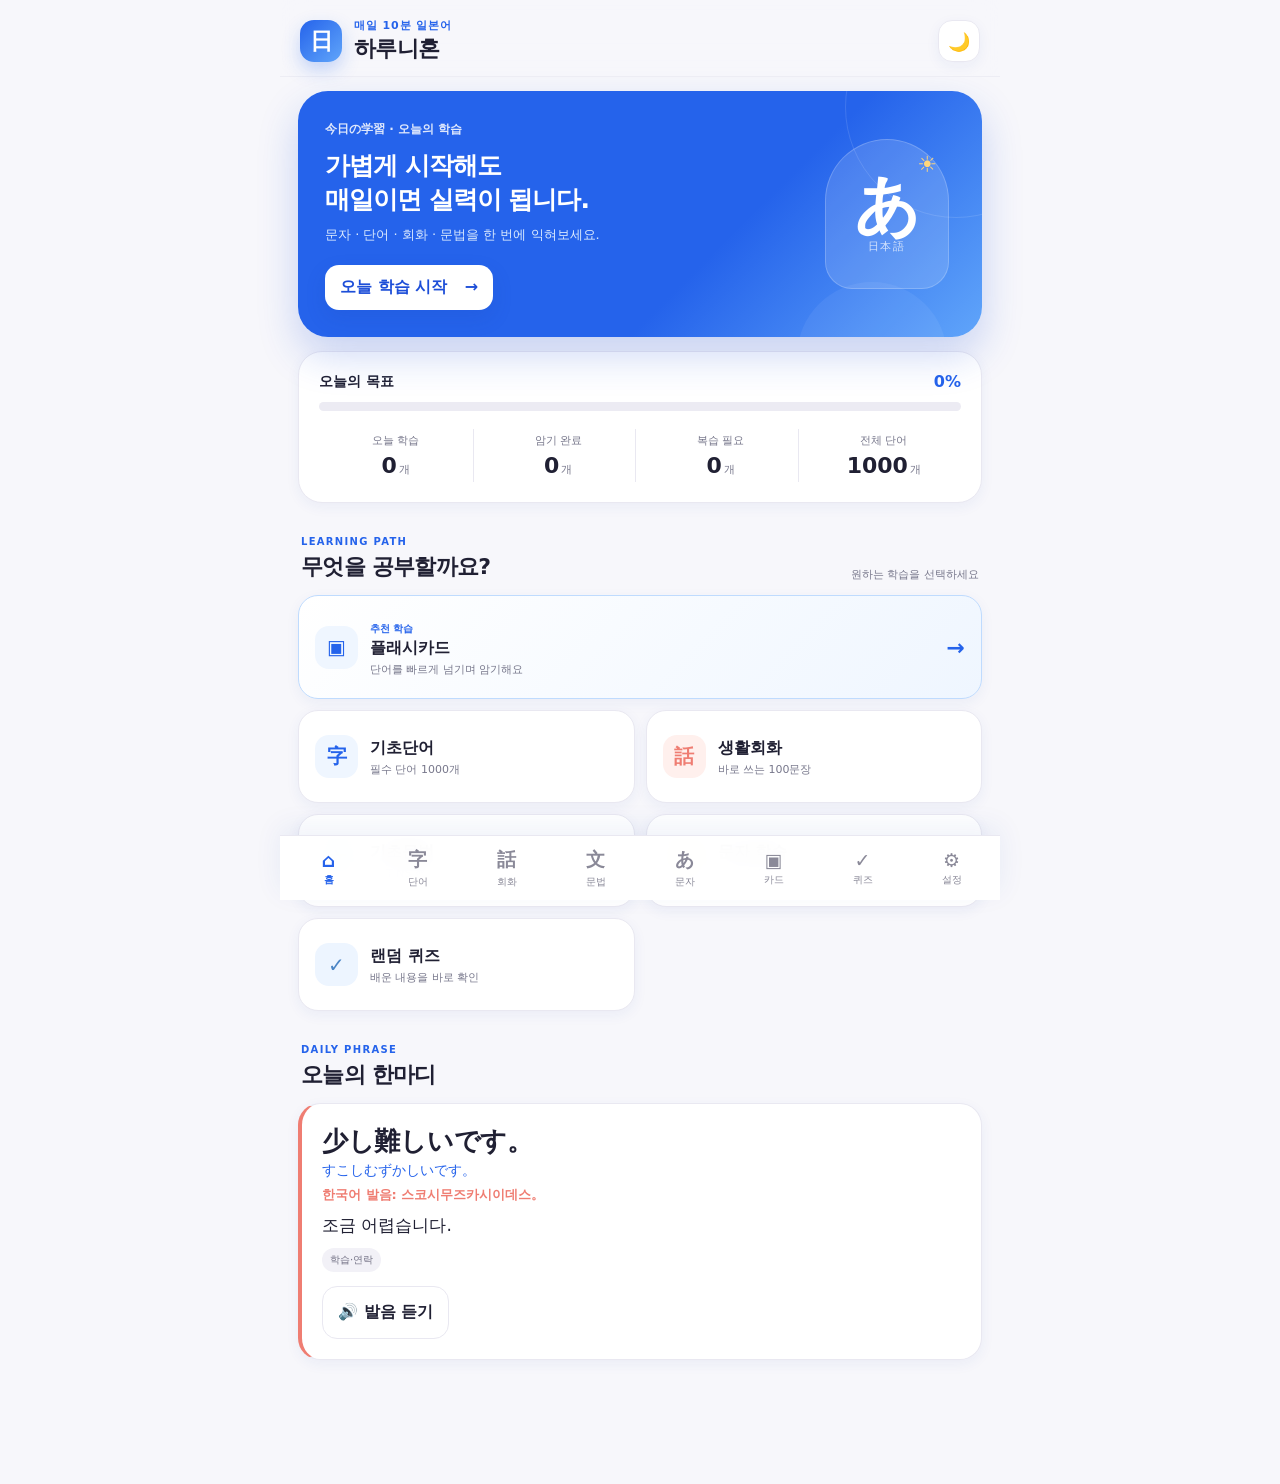
==== commit 4d4c6b84: "Add files via upload" ====
--- a/index.html
+++ b/index.html
@@ -71,8 +71,8 @@
     </section>
 
     <section id="kana" class="view"><div class="page-head"><span>KANA</span><h2>일본어 문자</h2><p>소리와 함께 천천히 익혀보세요.</p></div><div class="tabs"><button class="pill active" data-kana="hiragana">히라가나</button><button class="pill" data-kana="katakana">가타카나</button></div><div id="kanaGrid" class="kana-grid"></div></section>
-    <section id="words" class="view"><div class="page-head"><span>VOCABULARY</span><h2>기초단어 1000</h2><p>일본어·읽기·한국어 발음을 함께 확인하세요.</p></div><div class="toolbar"><input id="wordSearch" class="search" placeholder="단어 또는 뜻 검색"><select id="wordStatus" class="select"><option value="all">전체</option><option value="fav">즐겨찾기</option><option value="mem">암기완료</option><option value="new">미암기</option></select></div><div id="wordCount" class="count"></div><div id="wordList"></div></section>
-    <section id="talk" class="view"><div class="page-head"><span>CONVERSATION</span><h2>생활회화 100</h2><p>일본에서 실제로 자주 쓰는 표현부터 배워요.</p></div><div class="toolbar"><input id="talkSearch" class="search" placeholder="회화 또는 뜻 검색"><select id="talkCategory" class="select"><option value="all">전체 카테고리</option></select></div><div id="talkCount" class="count"></div><div id="talkList"></div></section>
+    <section id="words" class="view"><div class="page-head"><span>VOCABULARY</span><h2>기초단어 1000</h2><p>일본어·읽기·한국어 발음을 함께 확인하세요.</p></div><div class="card continuous-player" data-player-panel="word"><div class="player-head"><div><span>AUTO LISTENING</span><h3>기초 어휘 연속 재생</h3><p>일본어를 듣고 잠시 따라 한 뒤 한국어 뜻을 같은 목소리로 들어요.</p></div><div class="player-badge" id="wordAutoBadge">대기</div></div><div class="player-now"><small>현재 재생</small><strong id="wordAutoJapanese">재생을 시작해 주세요</strong><span id="wordAutoKorean">일본어 → 한국어 뜻 순서</span></div><div class="player-settings"><label>음성 사이 간격<select id="wordAutoGap"><option value="1000">1초 · 빠르게</option><option value="1500" selected>1.5초 · 기본</option><option value="2000">2초 · 여유롭게</option></select></label><label>재생 범위<select id="wordAutoLimit"><option value="20">20개</option><option value="50" selected>50개</option><option value="100">100개</option><option value="all">검색 결과 전체</option></select></label></div><div class="player-controls"><button id="wordAutoStart" class="primary">▶ 연속 재생</button><button id="wordAutoStop">■ 정지</button></div><div id="wordAutoStatus" class="player-status">검색·필터 결과의 첫 항목부터 재생합니다.</div></div><div class="toolbar"><input id="wordSearch" class="search" placeholder="단어 또는 뜻 검색"><select id="wordStatus" class="select"><option value="all">전체</option><option value="fav">즐겨찾기</option><option value="mem">암기완료</option><option value="new">미암기</option></select></div><div id="wordCount" class="count"></div><div id="wordList"></div></section>
+    <section id="talk" class="view"><div class="page-head"><span>CONVERSATION</span><h2>생활회화 100</h2><p>일본에서 실제로 자주 쓰는 표현부터 배워요.</p></div><div class="card continuous-player" data-player-panel="talk"><div class="player-head"><div><span>AUTO LISTENING</span><h3>기초 회화 연속 재생</h3><p>일본어 문장을 듣고 잠시 따라 한 뒤 한국어 뜻을 같은 목소리로 들어요.</p></div><div class="player-badge" id="talkAutoBadge">대기</div></div><div class="player-now"><small>현재 재생</small><strong id="talkAutoJapanese">재생을 시작해 주세요</strong><span id="talkAutoKorean">일본어 → 한국어 뜻 순서</span></div><div class="player-settings"><label>음성 사이 간격<select id="talkAutoGap"><option value="1000">1초 · 빠르게</option><option value="1500" selected>1.5초 · 기본</option><option value="2000">2초 · 여유롭게</option></select></label><label>재생 범위<select id="talkAutoLimit"><option value="10">10문장</option><option value="30" selected>30문장</option><option value="50">50문장</option><option value="all">검색 결과 전체</option></select></label></div><div class="player-controls"><button id="talkAutoStart" class="primary">▶ 연속 재생</button><button id="talkAutoStop">■ 정지</button></div><div id="talkAutoStatus" class="player-status">현재 선택한 카테고리의 첫 문장부터 재생합니다.</div></div><div class="toolbar"><input id="talkSearch" class="search" placeholder="회화 또는 뜻 검색"><select id="talkCategory" class="select"><option value="all">전체 카테고리</option></select></div><div id="talkCount" class="count"></div><div id="talkList"></div></section>
     <section id="grammar" class="view"><div class="page-head"><span>GRAMMAR</span><h2>기초문법 N5</h2><p>문형 → 설명 → 예문 순서로 이해해요.</p></div><div class="toolbar"><input id="grammarSearch" class="search" placeholder="문형·제목·설명 검색"><select id="grammarUnit" class="select"><option value="all">전체 단원</option></select></div><div class="card grammar-progress"><div class="progress-head"><b>문법 학습 진도</b><span id="grammarProgressText">0 / 31</span></div><div class="bar"><span id="grammarProgressBar"></span></div></div><div id="grammarCount" class="count"></div><div id="grammarList"></div></section>
     <section id="card" class="view"><div class="page-head"><span>FLASH CARD</span><h2>플래시카드</h2><p>먼저 떠올리고, 답을 확인하세요.</p></div><div class="tabs"><button class="pill active" data-card-mode="word">단어</button><button class="pill" data-card-mode="talk">회화</button></div><div id="flash" class="card flash"><small id="flashIndex"></small><div id="flashMain" class="big"></div><div id="flashAnswer" class="answer"><div id="flashReading" class="reading"></div><div id="flashKo" class="ko"></div></div></div><div class="study-controls"><button id="speakCard">🔊 발음 듣기</button><button id="autoSpeak">자동재생 꺼짐</button><button id="revealCard" class="primary">뜻 보기</button><button id="nextCard">다음 카드</button><button id="againCard">다시 보기</button><button id="memorizeCard" class="success">✓ 암기 완료</button></div></section>
     <section id="quiz" class="view"><div class="page-head"><span>QUIZ</span><h2>랜덤 퀴즈</h2><p>정답을 고르고 바로 복습하세요.</p></div><div class="tabs"><button class="pill active" data-quiz-mode="word">단어</button><button class="pill" data-quiz-mode="talk">회화</button></div><div class="card quiz-card"><div id="quizStatus" class="count">정답을 골라보세요</div><div id="quizQ" class="quiz-q"></div><div id="quizOptions"></div></div><button id="nextQuiz" class="full-button primary">다음 문제</button></section>
--- a/styles.css
+++ b/styles.css
@@ -1 +1,4 @@
-:root{--bg:#f7f7fb;--surface:#fff;--ink:#202033;--muted:#77778b;--line:#e9e8f1;--primary:#5148a8;--primary-dark:#40388d;--primary-soft:#eeecff;--coral:#ef7d72;--coral-soft:#fff0ed;--mint:#42a889;--mint-soft:#eaf8f3;--gold:#e6a93f;--gold-soft:#fff7e6;--blue:#4b85c5;--blue-soft:#edf5ff;--danger:#d85c62;--shadow:0 10px 30px rgba(47,43,94,.08);--shadow-sm:0 4px 14px rgba(47,43,94,.06);--radius:22px}*{box-sizing:border-box}html,body{margin:0;min-height:100%;background:var(--bg);color:var(--ink);font-family:Inter,system-ui,-apple-system,"Noto Sans KR","Noto Sans JP",sans-serif;-webkit-tap-highlight-color:transparent}button,input,select{font:inherit}button{cursor:pointer}.app{max-width:720px;margin:auto;min-height:100vh;padding-bottom:96px}.app-header{padding:18px 20px 12px;position:sticky;top:0;z-index:10;background:rgba(247,247,251,.9);backdrop-filter:blur(14px);border-bottom:1px solid rgba(233,232,241,.7)}.brand{display:flex;align-items:center;gap:12px}.brand-mark{width:42px;height:42px;border-radius:14px;display:grid;place-items:center;background:linear-gradient(135deg,var(--primary),#7b70d7);color:#fff;font-family:"Noto Serif JP",serif;font-size:23px;font-weight:800;box-shadow:0 8px 18px rgba(81,72,168,.25)}.brand-copy{flex:1}.brand-copy .eyebrow{display:block;color:var(--primary);font-size:11px;font-weight:800;letter-spacing:.08em}.brand h1{font-size:22px;letter-spacing:-.7px;margin:1px 0 0}.icon-button{width:42px;height:42px;border:1px solid var(--line);border-radius:14px;background:var(--surface);box-shadow:var(--shadow-sm);font-size:18px}main{padding:14px 18px 28px}.view{display:none}.view.active{display:block;animation:fadeUp .25s ease}@keyframes fadeUp{from{opacity:.2;transform:translateY(5px)}to{opacity:1;transform:none}}.hero-card{min-height:245px;border-radius:30px;background:linear-gradient(135deg,#5148a8 0%,#655ac1 62%,#7a70d1 100%);color:#fff;padding:27px;display:grid;grid-template-columns:1fr 130px;gap:16px;overflow:hidden;position:relative;box-shadow:0 18px 40px rgba(64,56,141,.22)}.hero-card:before{content:"";position:absolute;width:220px;height:220px;border:1px solid rgba(255,255,255,.12);border-radius:50%;right:-85px;top:-95px}.hero-card:after{content:"";position:absolute;width:150px;height:150px;background:rgba(255,255,255,.06);border-radius:50%;right:35px;bottom:-95px}.hero-label{font-size:12px;font-weight:750;opacity:.85}.hero-card h2{font-size:25px;line-height:1.35;letter-spacing:-1px;margin:11px 0 8px}.hero-card p{font-size:13px;line-height:1.6;color:#e8e5ff;margin:0 0 20px}.hero-cta{border:0;border-radius:14px;background:#fff;color:var(--primary-dark);font-weight:800;padding:12px 15px;box-shadow:0 8px 20px rgba(28,25,72,.15)}.hero-cta span{margin-left:12px}.hero-visual{align-self:center;width:124px;height:150px;border-radius:64px 64px 28px 28px;background:rgba(255,255,255,.14);border:1px solid rgba(255,255,255,.2);display:flex;flex-direction:column;align-items:center;justify-content:center;position:relative;z-index:1}.hero-visual b{font-family:"Noto Serif JP",serif;font-size:65px;line-height:1}.hero-visual small{font-size:11px;letter-spacing:.18em;opacity:.75}.hero-visual .sun{position:absolute;right:11px;top:12px;color:#ffd67b;font-size:22px}.today-panel{margin-top:14px;padding:20px;background:var(--surface);border:1px solid var(--line);border-radius:24px;box-shadow:var(--shadow-sm)}.progress-copy,.progress-head{display:flex;justify-content:space-between;align-items:center}.progress-copy span{font-size:14px;font-weight:750}.progress-copy b{color:var(--primary)}.bar{height:9px;background:#ecebf3;border-radius:999px;overflow:hidden;margin-top:11px}.bar span{display:block;height:100%;width:0;background:linear-gradient(90deg,var(--primary),#8a80dc);border-radius:999px;transition:width .3s}.stats{display:grid;grid-template-columns:repeat(4,1fr);gap:8px;margin-top:18px}.stat{text-align:center;padding:4px;border-right:1px solid var(--line)}.stat:last-child{border-right:0}.stat span{display:block;color:var(--muted);font-size:11px}.stat b{display:inline-block;font-size:22px;margin-top:5px}.stat small{font-size:11px;color:var(--muted);margin-left:2px}.section-heading{display:flex;align-items:end;justify-content:space-between;margin:27px 3px 13px}.section-heading span,.page-head>span{color:var(--primary);font-size:10px;font-weight:850;letter-spacing:.13em}.section-heading h2,.page-head h2{font-size:22px;letter-spacing:-.7px;margin:3px 0 0}.section-heading>small{color:var(--muted);font-size:11px}.quick{display:grid;grid-template-columns:1fr 1fr;gap:11px}.quick button{border:1px solid var(--line);background:var(--surface);border-radius:20px;padding:16px;text-align:left;display:flex;align-items:center;gap:12px;min-height:93px;box-shadow:var(--shadow-sm);color:var(--ink)}.quick button:active{transform:scale(.985)}.quick button.quick-main{grid-column:1/-1;min-height:104px;background:linear-gradient(135deg,#fff,#f3f1ff);border-color:#dcd8fb}.quick-main>div{flex:1}.quick-main>b{font-size:22px;color:var(--primary)}.quick h3{font-size:16px;margin:2px 0 3px}.quick p{font-size:11px;color:var(--muted);margin:0;line-height:1.4}.quick em{font-style:normal;color:var(--primary);font-size:10px;font-weight:800}.quick-icon{width:43px;height:43px;flex:0 0 43px;border-radius:14px;display:grid;place-items:center;background:var(--primary-soft);color:var(--primary);font-size:20px;font-weight:850}.quick-icon.coral{background:var(--coral-soft);color:var(--coral)}.quick-icon.mint{background:var(--mint-soft);color:var(--mint)}.quick-icon.gold{background:var(--gold-soft);color:var(--gold)}.quick-icon.blue{background:var(--blue-soft);color:var(--blue)}.page-head{padding:10px 3px 18px}.page-head p{margin:7px 0 0;color:var(--muted);font-size:13px}.card{background:var(--surface);border:1px solid var(--line);border-radius:var(--radius);box-shadow:var(--shadow-sm);padding:20px}.daily-card{border-left:4px solid var(--coral)}.toolbar{display:grid;grid-template-columns:1.45fr .8fr;gap:9px;margin-bottom:10px;position:sticky;top:82px;z-index:6;background:var(--bg);padding:4px 0 8px}.search,.select{width:100%;border:1px solid var(--line);border-radius:15px;background:var(--surface);padding:13px 14px;color:var(--ink);outline:none}.search:focus,.select:focus{border-color:#aaa4df;box-shadow:0 0 0 3px var(--primary-soft)}.tabs{display:flex;gap:8px;overflow:auto;padding:1px 0 14px;scrollbar-width:none}.tabs::-webkit-scrollbar{display:none}.pill{border:1px solid var(--line);background:var(--surface);border-radius:999px;padding:9px 15px;white-space:nowrap;color:var(--muted);font-weight:700}.pill.active{background:var(--primary);color:#fff;border-color:var(--primary)}.kana-grid{display:grid;grid-template-columns:repeat(5,1fr);gap:8px}.kana{border:1px solid var(--line);background:var(--surface);border-radius:17px;padding:14px 3px;box-shadow:var(--shadow-sm);color:var(--ink)}.kana b{display:block;font-family:"Noto Serif JP",serif;font-size:27px}.kana small{color:var(--muted)}.list-card{display:grid;grid-template-columns:1fr auto;gap:12px;margin-bottom:10px;transition:.15s}.list-card:hover{border-color:#d5d2ec}.jp{font-family:"Noto Sans JP",sans-serif;font-size:26px;font-weight:800;letter-spacing:-.3px}.reading{color:var(--primary);margin-top:3px;font-size:14px}.korean-pron{margin-top:6px;font-size:13px;font-weight:700;color:var(--coral);line-height:1.45}.ko{font-size:17px;margin-top:9px}.meta{display:flex;gap:6px;flex-wrap:wrap;margin-top:11px}.chip{font-size:10px;padding:5px 8px;background:#f2f1f7;border-radius:999px;color:#737185}.actions{display:flex;gap:6px;align-items:flex-start;flex-wrap:wrap;justify-content:flex-end}.mini{min-width:42px;height:42px;border:1px solid var(--line);border-radius:13px;background:var(--surface);color:var(--ink)}.mini.active{background:var(--primary-soft);border-color:#cfcaf5}.count{color:var(--muted);font-size:12px;text-align:center;padding:8px}.flash{min-height:390px;display:flex;flex-direction:column;justify-content:center;align-items:center;text-align:center;background:linear-gradient(160deg,#fff,#f6f4ff);border-top:5px solid var(--primary)}.flash .big{font-family:"Noto Sans JP",sans-serif;font-size:49px;font-weight:850;margin:24px 10px}.flash .answer{display:none}.flash.show .answer{display:block}.flash .answer .ko{font-size:23px}.study-controls{display:grid;grid-template-columns:1fr 1fr;gap:9px;margin-top:12px}.study-controls button,.full-button{padding:15px;border-radius:15px;border:1px solid var(--line);background:var(--surface);color:var(--ink);font-weight:700}.study-controls .primary,.full-button.primary{background:var(--primary);color:#fff;border-color:var(--primary)}.study-controls .success{background:var(--mint);color:#fff;border-color:var(--mint)}.quiz-card{padding-top:12px}.quiz-q{font-size:24px;font-weight:800;text-align:center;padding:20px 4px 24px}.option{display:block;width:100%;text-align:left;border:1px solid var(--line);background:var(--surface);padding:15px;border-radius:14px;margin:8px 0;color:var(--ink)}.option.correct{background:var(--mint-soft);border-color:var(--mint)}.option.wrong{background:#fff0f1;border-color:var(--danger)}.empty{text-align:center;padding:45px 10px;color:var(--muted)}.install{display:none;margin:10px 18px 0;background:var(--primary-soft);border:1px solid #d6d2fa;border-radius:18px;padding:14px;align-items:center;gap:10px}.install.show{display:flex}.install div{flex:1}.install b{display:block}.install small{display:block;color:var(--muted);margin-top:3px}.install button{border:0;background:var(--primary);color:#fff;border-radius:12px;padding:10px 14px}.grammar-progress{margin-bottom:11px}.grammar-card{margin-bottom:11px}.grammar-head{display:flex;align-items:flex-start;justify-content:space-between;gap:12px}.grammar-no{font-size:11px;color:var(--muted);font-weight:700}.grammar-pattern{font-family:"Noto Sans JP",sans-serif;font-size:23px;font-weight:850;margin:7px 0}.grammar-title{font-weight:800;color:var(--primary)}.grammar-explain{line-height:1.7;margin:14px 0;color:var(--ink);font-size:14px}.grammar-example{border-top:1px solid var(--line);padding:13px 0}.grammar-example .jp{font-size:20px}.grammar-actions{display:flex;gap:8px;margin-top:13px}.grammar-actions button{flex:1;padding:12px;border:1px solid var(--line);border-radius:13px;background:var(--surface);color:var(--ink);font-weight:750}.grammar-actions .done{background:var(--primary);color:#fff;border-color:var(--primary)}.grammar-card.completed{border-color:#c7c2f0;background:linear-gradient(135deg,var(--surface),var(--primary-soft))}.settings-card{padding:7px 18px}.setting-row{width:100%;border:0;background:none;color:var(--ink);display:flex;align-items:center;justify-content:space-between;text-align:left;padding:17px 0;border-bottom:1px solid var(--line)}.setting-row span{display:flex;flex-direction:column;gap:4px}.setting-row small{color:var(--muted)}.setting-row em{font-style:normal;color:var(--primary);font-weight:800}.setting-row.danger em{color:var(--danger)}.storage-note{font-size:11px;color:var(--muted);line-height:1.6}nav{position:fixed;bottom:0;left:0;right:0;max-width:720px;margin:auto;display:grid;grid-template-columns:repeat(8,minmax(52px,1fr));overflow-x:auto;background:rgba(255,255,255,.96);backdrop-filter:blur(16px);border-top:1px solid var(--line);padding:7px 4px calc(7px + env(safe-area-inset-bottom));z-index:20;box-shadow:0 -8px 28px rgba(36,32,75,.07);scrollbar-width:none}nav::-webkit-scrollbar{display:none}nav button{border:0;background:none;color:#8a8998;font-size:10px;padding:4px 0;min-width:52px}nav span{display:block;font-size:19px;font-weight:750;margin-bottom:2px}nav button.active{color:var(--primary);font-weight:850}body.dark{--bg:#151520;--surface:#20202d;--ink:#f3f2fa;--muted:#aaa8ba;--line:#323142;--primary:#9188e8;--primary-dark:#e3e0ff;--primary-soft:#2d2a4b;--coral:#f09a91;--coral-soft:#3c292d;--mint:#69c3a6;--mint-soft:#203a34;--gold-soft:#3a3322;--blue-soft:#233349}body.dark .app-header{background:rgba(21,21,32,.9)}body.dark nav{background:rgba(30,30,43,.96)}body.dark .hero-card{background:linear-gradient(135deg,#40388d,#5a50ae)}body.dark .quick button.quick-main,body.dark .flash{background:linear-gradient(145deg,var(--surface),#29273d)}body.dark .chip{background:#302f40;color:#c6c4d1}body.large-text{font-size:18px}@media(max-width:480px){main{padding-left:14px;padding-right:14px}.app-header{padding-left:16px;padding-right:16px}.hero-card{grid-template-columns:1fr 96px;min-height:230px;padding:22px}.hero-card h2{font-size:22px}.hero-visual{width:90px;height:130px}.hero-visual b{font-size:52px}.stats{grid-template-columns:1fr 1fr}.stat:nth-child(2){border-right:0}.stat:nth-child(-n+2){padding-bottom:10px;border-bottom:1px solid var(--line)}.quick{gap:9px}.quick button{padding:13px;gap:9px}.quick-icon{width:39px;height:39px;flex-basis:39px}.toolbar{grid-template-columns:1fr;top:72px}.list-card{grid-template-columns:1fr}.actions{justify-content:flex-start}.jp{font-size:24px}.section-heading>small{display:none}}@media(max-width:350px){.hero-visual{display:none}.hero-card{grid-template-columns:1fr}.quick{grid-template-columns:1fr}.quick button.quick-main{grid-column:auto}}
+:root{--bg:#f7f7fb;--surface:#fff;--ink:#202033;--muted:#77778b;--line:#e9e8f1;--primary:#2563eb;--primary-dark:#1d4ed8;--primary-soft:#eff6ff;--coral:#ef7d72;--coral-soft:#fff0ed;--mint:#42a889;--mint-soft:#eaf8f3;--gold:#e6a93f;--gold-soft:#fff7e6;--blue:#4b85c5;--blue-soft:#edf5ff;--danger:#d85c62;--shadow:0 10px 30px rgba(30,64,175,.08);--shadow-sm:0 4px 14px rgba(30,64,175,.06);--radius:22px}*{box-sizing:border-box}html,body{margin:0;min-height:100%;background:var(--bg);color:var(--ink);font-family:Inter,system-ui,-apple-system,"Noto Sans KR","Noto Sans JP",sans-serif;-webkit-tap-highlight-color:transparent}button,input,select{font:inherit}button{cursor:pointer}.app{max-width:720px;margin:auto;min-height:100vh;padding-bottom:96px}.app-header{padding:18px 20px 12px;position:sticky;top:0;z-index:10;background:rgba(247,247,251,.9);backdrop-filter:blur(14px);border-bottom:1px solid rgba(233,232,241,.7)}.brand{display:flex;align-items:center;gap:12px}.brand-mark{width:42px;height:42px;border-radius:14px;display:grid;place-items:center;background:linear-gradient(135deg,var(--primary),#60a5fa);color:#fff;font-family:"Noto Serif JP",serif;font-size:23px;font-weight:800;box-shadow:0 8px 18px rgba(37,99,235,.25)}.brand-copy{flex:1}.brand-copy .eyebrow{display:block;color:var(--primary);font-size:11px;font-weight:800;letter-spacing:.08em}.brand h1{font-size:22px;letter-spacing:-.7px;margin:1px 0 0}.icon-button{width:42px;height:42px;border:1px solid var(--line);border-radius:14px;background:var(--surface);box-shadow:var(--shadow-sm);font-size:18px}main{padding:14px 18px 28px}.view{display:none}.view.active{display:block;animation:fadeUp .25s ease}@keyframes fadeUp{from{opacity:.2;transform:translateY(5px)}to{opacity:1;transform:none}}.hero-card{min-height:245px;border-radius:30px;background:linear-gradient(135deg,#2563eb 0%,#2563eb 62%,#60a5fa 100%);color:#fff;padding:27px;display:grid;grid-template-columns:1fr 130px;gap:16px;overflow:hidden;position:relative;box-shadow:0 18px 40px rgba(29,78,216,.22)}.hero-card:before{content:"";position:absolute;width:220px;height:220px;border:1px solid rgba(255,255,255,.12);border-radius:50%;right:-85px;top:-95px}.hero-card:after{content:"";position:absolute;width:150px;height:150px;background:rgba(255,255,255,.06);border-radius:50%;right:35px;bottom:-95px}.hero-label{font-size:12px;font-weight:750;opacity:.85}.hero-card h2{font-size:25px;line-height:1.35;letter-spacing:-1px;margin:11px 0 8px}.hero-card p{font-size:13px;line-height:1.6;color:#dbeafe;margin:0 0 20px}.hero-cta{border:0;border-radius:14px;background:#fff;color:var(--primary-dark);font-weight:800;padding:12px 15px;box-shadow:0 8px 20px rgba(30,64,175,.15)}.hero-cta span{margin-left:12px}.hero-visual{align-self:center;width:124px;height:150px;border-radius:64px 64px 28px 28px;background:rgba(255,255,255,.14);border:1px solid rgba(255,255,255,.2);display:flex;flex-direction:column;align-items:center;justify-content:center;position:relative;z-index:1}.hero-visual b{font-family:"Noto Serif JP",serif;font-size:65px;line-height:1}.hero-visual small{font-size:11px;letter-spacing:.18em;opacity:.75}.hero-visual .sun{position:absolute;right:11px;top:12px;color:#ffd67b;font-size:22px}.today-panel{margin-top:14px;padding:20px;background:var(--surface);border:1px solid var(--line);border-radius:24px;box-shadow:var(--shadow-sm)}.progress-copy,.progress-head{display:flex;justify-content:space-between;align-items:center}.progress-copy span{font-size:14px;font-weight:750}.progress-copy b{color:var(--primary)}.bar{height:9px;background:#ecebf3;border-radius:999px;overflow:hidden;margin-top:11px}.bar span{display:block;height:100%;width:0;background:linear-gradient(90deg,var(--primary),#60a5fa);border-radius:999px;transition:width .3s}.stats{display:grid;grid-template-columns:repeat(4,1fr);gap:8px;margin-top:18px}.stat{text-align:center;padding:4px;border-right:1px solid var(--line)}.stat:last-child{border-right:0}.stat span{display:block;color:var(--muted);font-size:11px}.stat b{display:inline-block;font-size:22px;margin-top:5px}.stat small{font-size:11px;color:var(--muted);margin-left:2px}.section-heading{display:flex;align-items:end;justify-content:space-between;margin:27px 3px 13px}.section-heading span,.page-head>span{color:var(--primary);font-size:10px;font-weight:850;letter-spacing:.13em}.section-heading h2,.page-head h2{font-size:22px;letter-spacing:-.7px;margin:3px 0 0}.section-heading>small{color:var(--muted);font-size:11px}.quick{display:grid;grid-template-columns:1fr 1fr;gap:11px}.quick button{border:1px solid var(--line);background:var(--surface);border-radius:20px;padding:16px;text-align:left;display:flex;align-items:center;gap:12px;min-height:93px;box-shadow:var(--shadow-sm);color:var(--ink)}.quick button:active{transform:scale(.985)}.quick button.quick-main{grid-column:1/-1;min-height:104px;background:linear-gradient(135deg,#fff,#eff6ff);border-color:#bfdbfe}.quick-main>div{flex:1}.quick-main>b{font-size:22px;color:var(--primary)}.quick h3{font-size:16px;margin:2px 0 3px}.quick p{font-size:11px;color:var(--muted);margin:0;line-height:1.4}.quick em{font-style:normal;color:var(--primary);font-size:10px;font-weight:800}.quick-icon{width:43px;height:43px;flex:0 0 43px;border-radius:14px;display:grid;place-items:center;background:var(--primary-soft);color:var(--primary);font-size:20px;font-weight:850}.quick-icon.coral{background:var(--coral-soft);color:var(--coral)}.quick-icon.mint{background:var(--mint-soft);color:var(--mint)}.quick-icon.gold{background:var(--gold-soft);color:var(--gold)}.quick-icon.blue{background:var(--blue-soft);color:var(--blue)}.page-head{padding:10px 3px 18px}.page-head p{margin:7px 0 0;color:var(--muted);font-size:13px}.card{background:var(--surface);border:1px solid var(--line);border-radius:var(--radius);box-shadow:var(--shadow-sm);padding:20px}.daily-card{border-left:4px solid var(--coral)}.toolbar{display:grid;grid-template-columns:1.45fr .8fr;gap:9px;margin-bottom:10px;position:sticky;top:82px;z-index:6;background:var(--bg);padding:4px 0 8px}.search,.select{width:100%;border:1px solid var(--line);border-radius:15px;background:var(--surface);padding:13px 14px;color:var(--ink);outline:none}.search:focus,.select:focus{border-color:#93c5fd;box-shadow:0 0 0 3px var(--primary-soft)}.tabs{display:flex;gap:8px;overflow:auto;padding:1px 0 14px;scrollbar-width:none}.tabs::-webkit-scrollbar{display:none}.pill{border:1px solid var(--line);background:var(--surface);border-radius:999px;padding:9px 15px;white-space:nowrap;color:var(--muted);font-weight:700}.pill.active{background:var(--primary);color:#fff;border-color:var(--primary)}.kana-grid{display:grid;grid-template-columns:repeat(5,1fr);gap:8px}.kana{border:1px solid var(--line);background:var(--surface);border-radius:17px;padding:14px 3px;box-shadow:var(--shadow-sm);color:var(--ink)}.kana b{display:block;font-family:"Noto Serif JP",serif;font-size:27px}.kana small{color:var(--muted)}.list-card{display:grid;grid-template-columns:1fr auto;gap:12px;margin-bottom:10px;transition:.15s}.list-card:hover{border-color:#bfdbfe}.jp{font-family:"Noto Sans JP",sans-serif;font-size:26px;font-weight:800;letter-spacing:-.3px}.reading{color:var(--primary);margin-top:3px;font-size:14px}.korean-pron{margin-top:6px;font-size:13px;font-weight:700;color:var(--coral);line-height:1.45}.ko{font-size:17px;margin-top:9px}.meta{display:flex;gap:6px;flex-wrap:wrap;margin-top:11px}.chip{font-size:10px;padding:5px 8px;background:#f2f1f7;border-radius:999px;color:#737185}.actions{display:flex;gap:6px;align-items:flex-start;flex-wrap:wrap;justify-content:flex-end}.mini{min-width:42px;height:42px;border:1px solid var(--line);border-radius:13px;background:var(--surface);color:var(--ink)}.mini.active{background:var(--primary-soft);border-color:#bfdbfe}.count{color:var(--muted);font-size:12px;text-align:center;padding:8px}.flash{min-height:390px;display:flex;flex-direction:column;justify-content:center;align-items:center;text-align:center;background:linear-gradient(160deg,#fff,#eff6ff);border-top:5px solid var(--primary)}.flash .big{font-family:"Noto Sans JP",sans-serif;font-size:49px;font-weight:850;margin:24px 10px}.flash .answer{display:none}.flash.show .answer{display:block}.flash .answer .ko{font-size:23px}.study-controls{display:grid;grid-template-columns:1fr 1fr;gap:9px;margin-top:12px}.study-controls button,.full-button{padding:15px;border-radius:15px;border:1px solid var(--line);background:var(--surface);color:var(--ink);font-weight:700}.study-controls .primary,.full-button.primary{background:var(--primary);color:#fff;border-color:var(--primary)}.study-controls .success{background:var(--mint);color:#fff;border-color:var(--mint)}.quiz-card{padding-top:12px}.quiz-q{font-size:24px;font-weight:800;text-align:center;padding:20px 4px 24px}.option{display:block;width:100%;text-align:left;border:1px solid var(--line);background:var(--surface);padding:15px;border-radius:14px;margin:8px 0;color:var(--ink)}.option.correct{background:var(--mint-soft);border-color:var(--mint)}.option.wrong{background:#fff0f1;border-color:var(--danger)}.empty{text-align:center;padding:45px 10px;color:var(--muted)}.install{display:none;margin:10px 18px 0;background:var(--primary-soft);border:1px solid #bfdbfe;border-radius:18px;padding:14px;align-items:center;gap:10px}.install.show{display:flex}.install div{flex:1}.install b{display:block}.install small{display:block;color:var(--muted);margin-top:3px}.install button{border:0;background:var(--primary);color:#fff;border-radius:12px;padding:10px 14px}.grammar-progress{margin-bottom:11px}.grammar-card{margin-bottom:11px}.grammar-head{display:flex;align-items:flex-start;justify-content:space-between;gap:12px}.grammar-no{font-size:11px;color:var(--muted);font-weight:700}.grammar-pattern{font-family:"Noto Sans JP",sans-serif;font-size:23px;font-weight:850;margin:7px 0}.grammar-title{font-weight:800;color:var(--primary)}.grammar-explain{line-height:1.7;margin:14px 0;color:var(--ink);font-size:14px}.grammar-example{border-top:1px solid var(--line);padding:13px 0}.grammar-example .jp{font-size:20px}.grammar-actions{display:flex;gap:8px;margin-top:13px}.grammar-actions button{flex:1;padding:12px;border:1px solid var(--line);border-radius:13px;background:var(--surface);color:var(--ink);font-weight:750}.grammar-actions .done{background:var(--primary);color:#fff;border-color:var(--primary)}.grammar-card.completed{border-color:#93c5fd;background:linear-gradient(135deg,var(--surface),var(--primary-soft))}.settings-card{padding:7px 18px}.setting-row{width:100%;border:0;background:none;color:var(--ink);display:flex;align-items:center;justify-content:space-between;text-align:left;padding:17px 0;border-bottom:1px solid var(--line)}.setting-row span{display:flex;flex-direction:column;gap:4px}.setting-row small{color:var(--muted)}.setting-row em{font-style:normal;color:var(--primary);font-weight:800}.setting-row.danger em{color:var(--danger)}.storage-note{font-size:11px;color:var(--muted);line-height:1.6}nav{position:fixed;bottom:0;left:0;right:0;max-width:720px;margin:auto;display:grid;grid-template-columns:repeat(8,minmax(52px,1fr));overflow-x:auto;background:rgba(255,255,255,.96);backdrop-filter:blur(16px);border-top:1px solid var(--line);padding:7px 4px calc(7px + env(safe-area-inset-bottom));z-index:20;box-shadow:0 -8px 28px rgba(30,64,175,.07);scrollbar-width:none}nav::-webkit-scrollbar{display:none}nav button{border:0;background:none;color:#8a8998;font-size:10px;padding:4px 0;min-width:52px}nav span{display:block;font-size:19px;font-weight:750;margin-bottom:2px}nav button.active{color:var(--primary);font-weight:850}body.dark{--bg:#151520;--surface:#20202d;--ink:#f3f2fa;--muted:#aaa8ba;--line:#323142;--primary:#60a5fa;--primary-dark:#dbeafe;--primary-soft:#172554;--coral:#f09a91;--coral-soft:#3c292d;--mint:#69c3a6;--mint-soft:#203a34;--gold-soft:#3a3322;--blue-soft:#233349}body.dark .app-header{background:rgba(21,21,32,.9)}body.dark nav{background:rgba(30,30,43,.96)}body.dark .hero-card{background:linear-gradient(135deg,#1d4ed8,#1d4ed8)}body.dark .quick button.quick-main,body.dark .flash{background:linear-gradient(145deg,var(--surface),#172554)}body.dark .chip{background:#302f40;color:#c6c4d1}body.large-text{font-size:18px}@media(max-width:480px){main{padding-left:14px;padding-right:14px}.app-header{padding-left:16px;padding-right:16px}.hero-card{grid-template-columns:1fr 96px;min-height:230px;padding:22px}.hero-card h2{font-size:22px}.hero-visual{width:90px;height:130px}.hero-visual b{font-size:52px}.stats{grid-template-columns:1fr 1fr}.stat:nth-child(2){border-right:0}.stat:nth-child(-n+2){padding-bottom:10px;border-bottom:1px solid var(--line)}.quick{gap:9px}.quick button{padding:13px;gap:9px}.quick-icon{width:39px;height:39px;flex-basis:39px}.toolbar{grid-template-columns:1fr;top:72px}.list-card{grid-template-columns:1fr}.actions{justify-content:flex-start}.jp{font-size:24px}.section-heading>small{display:none}}@media(max-width:350px){.hero-visual{display:none}.hero-card{grid-template-columns:1fr}.quick{grid-template-columns:1fr}.quick button.quick-main{grid-column:auto}}
+
+/* v1.3.0 continuous listening */
+.continuous-player{margin-bottom:13px;padding:18px;background:linear-gradient(145deg,var(--surface),var(--primary-soft));border-color:#bfdbfe}.player-head{display:flex;justify-content:space-between;gap:14px;align-items:flex-start}.player-head span{display:block;color:var(--primary);font-size:9px;font-weight:850;letter-spacing:.13em}.player-head h3{margin:4px 0 5px;font-size:18px}.player-head p{margin:0;color:var(--muted);font-size:12px;line-height:1.55}.player-badge{flex:0 0 auto;border-radius:999px;padding:7px 10px;background:var(--surface);border:1px solid #bfdbfe;color:var(--primary);font-size:11px;font-weight:850}.player-badge.playing{background:var(--primary);color:#fff}.player-now{margin-top:15px;padding:15px;border-radius:16px;background:var(--surface);border:1px solid var(--line);display:flex;flex-direction:column;gap:5px}.player-now small{color:var(--muted);font-size:10px}.player-now strong{font-family:"Noto Sans JP",sans-serif;font-size:22px;line-height:1.35}.player-now span{color:var(--coral);font-size:13px;font-weight:700;line-height:1.45}.player-settings{display:grid;grid-template-columns:1fr 1fr;gap:9px;margin-top:10px}.player-settings label{display:flex;flex-direction:column;gap:6px;color:var(--muted);font-size:10px;font-weight:750}.player-settings select{width:100%;border:1px solid var(--line);border-radius:13px;background:var(--surface);color:var(--ink);padding:11px}.player-controls{display:grid;grid-template-columns:1.5fr .8fr;gap:9px;margin-top:10px}.player-controls button{border:1px solid var(--line);border-radius:14px;background:var(--surface);color:var(--ink);padding:13px;font-weight:800}.player-controls .primary{background:var(--primary);border-color:var(--primary);color:#fff}.player-status{margin-top:9px;min-height:18px;color:var(--muted);font-size:11px;text-align:center}.continuous-player.is-playing{box-shadow:0 10px 28px rgba(37,99,235,.14)}body.dark .continuous-player{border-color:#315aa8}@media(max-width:480px){.player-settings{grid-template-columns:1fr}.player-head p{max-width:260px}.player-now strong{font-size:20px}}
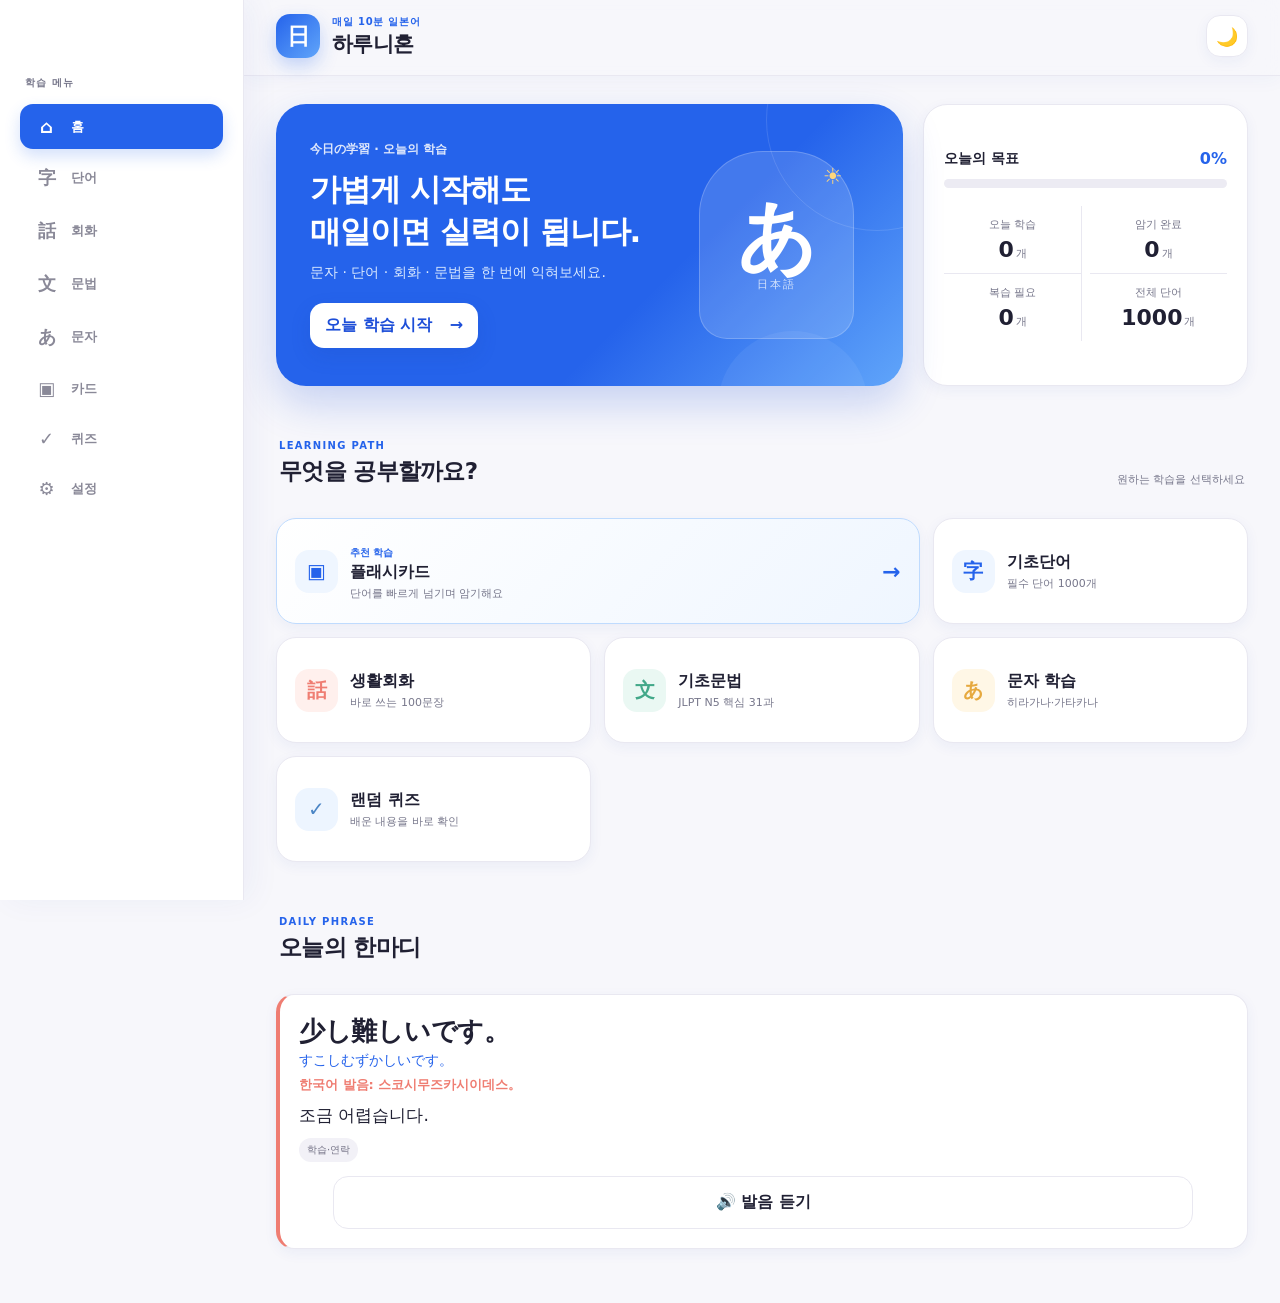
==== commit 7ce8745e: "Add files via upload" ====
--- a/index.html
+++ b/index.html
@@ -3,7 +3,7 @@
 <head>
   <meta charset="utf-8">
   <meta name="viewport" content="width=device-width,initial-scale=1,viewport-fit=cover">
-  <meta name="theme-color" content="#4f46a5">
+  <meta name="theme-color" content="#2563eb">
   <meta name="description" content="한국어 발음과 함께 배우는 초보자용 일본어 학습 앱">
   <meta name="apple-mobile-web-app-capable" content="yes">
   <meta name="apple-mobile-web-app-title" content="하루니혼">
@@ -71,8 +71,8 @@
     </section>
 
     <section id="kana" class="view"><div class="page-head"><span>KANA</span><h2>일본어 문자</h2><p>소리와 함께 천천히 익혀보세요.</p></div><div class="tabs"><button class="pill active" data-kana="hiragana">히라가나</button><button class="pill" data-kana="katakana">가타카나</button></div><div id="kanaGrid" class="kana-grid"></div></section>
-    <section id="words" class="view"><div class="page-head"><span>VOCABULARY</span><h2>기초단어 1000</h2><p>일본어·읽기·한국어 발음을 함께 확인하세요.</p></div><div class="card continuous-player" data-player-panel="word"><div class="player-head"><div><span>AUTO LISTENING</span><h3>기초 어휘 연속 재생</h3><p>일본어를 듣고 잠시 따라 한 뒤 한국어 뜻을 같은 목소리로 들어요.</p></div><div class="player-badge" id="wordAutoBadge">대기</div></div><div class="player-now"><small>현재 재생</small><strong id="wordAutoJapanese">재생을 시작해 주세요</strong><span id="wordAutoKorean">일본어 → 한국어 뜻 순서</span></div><div class="player-settings"><label>음성 사이 간격<select id="wordAutoGap"><option value="1000">1초 · 빠르게</option><option value="1500" selected>1.5초 · 기본</option><option value="2000">2초 · 여유롭게</option></select></label><label>재생 범위<select id="wordAutoLimit"><option value="20">20개</option><option value="50" selected>50개</option><option value="100">100개</option><option value="all">검색 결과 전체</option></select></label></div><div class="player-controls"><button id="wordAutoStart" class="primary">▶ 연속 재생</button><button id="wordAutoStop">■ 정지</button></div><div id="wordAutoStatus" class="player-status">검색·필터 결과의 첫 항목부터 재생합니다.</div></div><div class="toolbar"><input id="wordSearch" class="search" placeholder="단어 또는 뜻 검색"><select id="wordStatus" class="select"><option value="all">전체</option><option value="fav">즐겨찾기</option><option value="mem">암기완료</option><option value="new">미암기</option></select></div><div id="wordCount" class="count"></div><div id="wordList"></div></section>
-    <section id="talk" class="view"><div class="page-head"><span>CONVERSATION</span><h2>생활회화 100</h2><p>일본에서 실제로 자주 쓰는 표현부터 배워요.</p></div><div class="card continuous-player" data-player-panel="talk"><div class="player-head"><div><span>AUTO LISTENING</span><h3>기초 회화 연속 재생</h3><p>일본어 문장을 듣고 잠시 따라 한 뒤 한국어 뜻을 같은 목소리로 들어요.</p></div><div class="player-badge" id="talkAutoBadge">대기</div></div><div class="player-now"><small>현재 재생</small><strong id="talkAutoJapanese">재생을 시작해 주세요</strong><span id="talkAutoKorean">일본어 → 한국어 뜻 순서</span></div><div class="player-settings"><label>음성 사이 간격<select id="talkAutoGap"><option value="1000">1초 · 빠르게</option><option value="1500" selected>1.5초 · 기본</option><option value="2000">2초 · 여유롭게</option></select></label><label>재생 범위<select id="talkAutoLimit"><option value="10">10문장</option><option value="30" selected>30문장</option><option value="50">50문장</option><option value="all">검색 결과 전체</option></select></label></div><div class="player-controls"><button id="talkAutoStart" class="primary">▶ 연속 재생</button><button id="talkAutoStop">■ 정지</button></div><div id="talkAutoStatus" class="player-status">현재 선택한 카테고리의 첫 문장부터 재생합니다.</div></div><div class="toolbar"><input id="talkSearch" class="search" placeholder="회화 또는 뜻 검색"><select id="talkCategory" class="select"><option value="all">전체 카테고리</option></select></div><div id="talkCount" class="count"></div><div id="talkList"></div></section>
+    <section id="words" class="view"><div class="page-head"><span>VOCABULARY</span><h2>기초단어 1000</h2><p>일본어·읽기·한국어 발음을 함께 확인하세요.</p></div><div class="card continuous-player" data-player-panel="word"><div class="player-head"><div><span>AUTO LISTENING</span><h3>기초 어휘 연속 재생</h3><p>일본어를 듣고 잠시 따라 한 뒤 한국어 뜻을 Google 한국어 음성으로 들어요.</p></div><div class="player-badge" id="wordAutoBadge">대기</div></div><div class="player-now"><small>현재 재생</small><strong id="wordAutoJapanese">재생을 시작해 주세요</strong><span id="wordAutoKorean">일본어 → 한국어 뜻 순서</span></div><div class="player-settings"><label>음성 사이 간격<select id="wordAutoGap"><option value="1000">1초 · 빠르게</option><option value="1500" selected>1.5초 · 기본</option><option value="2000">2초 · 여유롭게</option></select></label><label>재생 범위<select id="wordAutoLimit"><option value="20">20개</option><option value="50" selected>50개</option><option value="100">100개</option><option value="all">검색 결과 전체</option></select></label></div><div class="player-controls"><button id="wordAutoStart" class="primary">▶ 연속 재생</button><button id="wordAutoStop">■ 정지</button></div><div id="wordAutoStatus" class="player-status">검색·필터 결과의 첫 항목부터 재생합니다.</div></div><div class="toolbar"><input id="wordSearch" class="search" placeholder="단어 또는 뜻 검색"><select id="wordStatus" class="select"><option value="all">전체</option><option value="fav">즐겨찾기</option><option value="mem">암기완료</option><option value="new">미암기</option></select></div><div id="wordCount" class="count"></div><div id="wordList"></div></section>
+    <section id="talk" class="view"><div class="page-head"><span>CONVERSATION</span><h2>생활회화 100</h2><p>일본에서 실제로 자주 쓰는 표현부터 배워요.</p></div><div class="card continuous-player" data-player-panel="talk"><div class="player-head"><div><span>AUTO LISTENING</span><h3>기초 회화 연속 재생</h3><p>일본어 문장을 듣고 잠시 따라 한 뒤 한국어 뜻을 Google 한국어 음성으로 들어요.</p></div><div class="player-badge" id="talkAutoBadge">대기</div></div><div class="player-now"><small>현재 재생</small><strong id="talkAutoJapanese">재생을 시작해 주세요</strong><span id="talkAutoKorean">일본어 → 한국어 뜻 순서</span></div><div class="player-settings"><label>음성 사이 간격<select id="talkAutoGap"><option value="1000">1초 · 빠르게</option><option value="1500" selected>1.5초 · 기본</option><option value="2000">2초 · 여유롭게</option></select></label><label>재생 범위<select id="talkAutoLimit"><option value="10">10문장</option><option value="30" selected>30문장</option><option value="50">50문장</option><option value="all">검색 결과 전체</option></select></label></div><div class="player-controls"><button id="talkAutoStart" class="primary">▶ 연속 재생</button><button id="talkAutoStop">■ 정지</button></div><div id="talkAutoStatus" class="player-status">현재 선택한 카테고리의 첫 문장부터 재생합니다.</div></div><div class="toolbar"><input id="talkSearch" class="search" placeholder="회화 또는 뜻 검색"><select id="talkCategory" class="select"><option value="all">전체 카테고리</option></select></div><div id="talkCount" class="count"></div><div id="talkList"></div></section>
     <section id="grammar" class="view"><div class="page-head"><span>GRAMMAR</span><h2>기초문법 N5</h2><p>문형 → 설명 → 예문 순서로 이해해요.</p></div><div class="toolbar"><input id="grammarSearch" class="search" placeholder="문형·제목·설명 검색"><select id="grammarUnit" class="select"><option value="all">전체 단원</option></select></div><div class="card grammar-progress"><div class="progress-head"><b>문법 학습 진도</b><span id="grammarProgressText">0 / 31</span></div><div class="bar"><span id="grammarProgressBar"></span></div></div><div id="grammarCount" class="count"></div><div id="grammarList"></div></section>
     <section id="card" class="view"><div class="page-head"><span>FLASH CARD</span><h2>플래시카드</h2><p>먼저 떠올리고, 답을 확인하세요.</p></div><div class="tabs"><button class="pill active" data-card-mode="word">단어</button><button class="pill" data-card-mode="talk">회화</button></div><div id="flash" class="card flash"><small id="flashIndex"></small><div id="flashMain" class="big"></div><div id="flashAnswer" class="answer"><div id="flashReading" class="reading"></div><div id="flashKo" class="ko"></div></div></div><div class="study-controls"><button id="speakCard">🔊 발음 듣기</button><button id="autoSpeak">자동재생 꺼짐</button><button id="revealCard" class="primary">뜻 보기</button><button id="nextCard">다음 카드</button><button id="againCard">다시 보기</button><button id="memorizeCard" class="success">✓ 암기 완료</button></div></section>
     <section id="quiz" class="view"><div class="page-head"><span>QUIZ</span><h2>랜덤 퀴즈</h2><p>정답을 고르고 바로 복습하세요.</p></div><div class="tabs"><button class="pill active" data-quiz-mode="word">단어</button><button class="pill" data-quiz-mode="talk">회화</button></div><div class="card quiz-card"><div id="quizStatus" class="count">정답을 골라보세요</div><div id="quizQ" class="quiz-q"></div><div id="quizOptions"></div></div><button id="nextQuiz" class="full-button primary">다음 문제</button></section>
--- a/styles.css
+++ b/styles.css
@@ -2,3 +2,95 @@
 
 /* v1.3.0 continuous listening */
 .continuous-player{margin-bottom:13px;padding:18px;background:linear-gradient(145deg,var(--surface),var(--primary-soft));border-color:#bfdbfe}.player-head{display:flex;justify-content:space-between;gap:14px;align-items:flex-start}.player-head span{display:block;color:var(--primary);font-size:9px;font-weight:850;letter-spacing:.13em}.player-head h3{margin:4px 0 5px;font-size:18px}.player-head p{margin:0;color:var(--muted);font-size:12px;line-height:1.55}.player-badge{flex:0 0 auto;border-radius:999px;padding:7px 10px;background:var(--surface);border:1px solid #bfdbfe;color:var(--primary);font-size:11px;font-weight:850}.player-badge.playing{background:var(--primary);color:#fff}.player-now{margin-top:15px;padding:15px;border-radius:16px;background:var(--surface);border:1px solid var(--line);display:flex;flex-direction:column;gap:5px}.player-now small{color:var(--muted);font-size:10px}.player-now strong{font-family:"Noto Sans JP",sans-serif;font-size:22px;line-height:1.35}.player-now span{color:var(--coral);font-size:13px;font-weight:700;line-height:1.45}.player-settings{display:grid;grid-template-columns:1fr 1fr;gap:9px;margin-top:10px}.player-settings label{display:flex;flex-direction:column;gap:6px;color:var(--muted);font-size:10px;font-weight:750}.player-settings select{width:100%;border:1px solid var(--line);border-radius:13px;background:var(--surface);color:var(--ink);padding:11px}.player-controls{display:grid;grid-template-columns:1.5fr .8fr;gap:9px;margin-top:10px}.player-controls button{border:1px solid var(--line);border-radius:14px;background:var(--surface);color:var(--ink);padding:13px;font-weight:800}.player-controls .primary{background:var(--primary);border-color:var(--primary);color:#fff}.player-status{margin-top:9px;min-height:18px;color:var(--muted);font-size:11px;text-align:center}.continuous-player.is-playing{box-shadow:0 10px 28px rgba(37,99,235,.14)}body.dark .continuous-player{border-color:#315aa8}@media(max-width:480px){.player-settings{grid-template-columns:1fr}.player-head p{max-width:260px}.player-now strong{font-size:20px}}
+
+/* v1.4.0 responsive desktop workspace */
+@media (min-width: 900px){
+  html{background:#eef3fb}
+  body{min-width:900px;background:var(--bg)}
+  .app{max-width:none;min-height:100vh;margin:0;padding:0 0 0 224px}
+  .app-header{height:76px;padding:14px 32px;position:sticky;top:0;border-bottom:1px solid var(--line);box-shadow:0 4px 18px rgba(30,64,175,.04)}
+  .brand{max-width:1240px;margin:0 auto}
+  .brand-mark{width:44px;height:44px}
+  .brand-copy .eyebrow{font-size:10px}
+  .brand h1{font-size:21px}
+  main{width:min(1240px,calc(100vw - 272px));margin:0 auto;padding:28px 0 54px}
+  .view.active{animation:none}
+  .page-head{padding:0 0 22px;border-bottom:1px solid var(--line);margin-bottom:20px}
+  .page-head h2{font-size:27px}
+  .page-head p{font-size:14px}
+  .section-heading{margin-top:30px}
+  .section-heading h2{font-size:23px}
+
+  nav{top:0;bottom:0;left:0;right:auto;width:224px;max-width:none;margin:0;padding:104px 16px 24px;display:flex;flex-direction:column;gap:5px;overflow:visible;background:var(--surface);border:0;border-right:1px solid var(--line);box-shadow:8px 0 30px rgba(30,64,175,.05);backdrop-filter:none}
+  nav:before{content:"학습 메뉴";position:absolute;top:76px;left:25px;color:var(--muted);font-size:10px;font-weight:850;letter-spacing:.12em}
+  nav button{width:100%;min-width:0;padding:12px 14px;border-radius:13px;display:flex;align-items:center;gap:12px;text-align:left;font-size:13px;font-weight:720;transition:.16s}
+  nav button:hover{background:var(--primary-soft);color:var(--primary)}
+  nav button.active{background:var(--primary);color:#fff;box-shadow:0 7px 16px rgba(37,99,235,.2)}
+  nav span{width:25px;margin:0;text-align:center;font-size:18px}
+
+  .install{max-width:1240px;margin:16px auto 0}
+  #home.view.active{display:grid;grid-template-columns:minmax(0,1.45fr) minmax(300px,.75fr);gap:18px 20px}
+  #home .hero-card{grid-column:1;min-height:282px;margin:0}
+  #home .today-panel{grid-column:2;margin:0;display:flex;flex-direction:column;justify-content:center}
+  #home .section-heading,#home .quick,#home .daily-card{grid-column:1/-1}
+  .hero-card{padding:34px;grid-template-columns:1fr 170px}
+  .hero-card h2{font-size:31px}
+  .hero-card p{font-size:14px}
+  .hero-visual{width:155px;height:188px}
+  .hero-visual b{font-size:78px}
+  .stats{grid-template-columns:1fr 1fr;gap:0 8px}
+  .stat{padding:11px 4px}
+  .stat:nth-child(2){border-right:0}
+  .stat:nth-child(-n+2){border-bottom:1px solid var(--line)}
+  .quick{grid-template-columns:repeat(3,minmax(0,1fr));gap:13px}
+  .quick button.quick-main{grid-column:span 2;min-height:106px}
+  .quick button{min-height:106px;padding:18px}
+  .daily-card{min-height:122px}
+
+  .toolbar{top:92px;grid-template-columns:minmax(260px,1fr) 220px;padding:7px 0 12px;margin-bottom:12px}
+  .card{border-radius:18px;padding:19px}
+  .continuous-player{display:grid;grid-template-columns:minmax(260px,1.2fr) minmax(220px,.9fr) minmax(230px,.8fr);gap:14px 18px;align-items:end;padding:20px 22px}
+  .player-head{grid-column:1}
+  .player-now{grid-column:2;margin:0;min-height:102px;justify-content:center}
+  .player-settings{grid-column:3;margin:0}
+  .player-controls{grid-column:1/3;margin:0;grid-template-columns:190px 120px}
+  .player-status{grid-column:3;margin:0;text-align:left;align-self:center}
+  .player-head p{max-width:400px}
+  .player-now strong{font-size:20px}
+  #wordList,#talkList,#wrongList{display:grid;grid-template-columns:repeat(2,minmax(0,1fr));gap:11px}
+  #wordList .list-card,#talkList .list-card,#wrongList .list-card{margin:0;min-width:0}
+  #grammarList{display:grid;grid-template-columns:repeat(2,minmax(0,1fr));gap:12px}
+  #grammarList .grammar-card{margin:0}
+  .kana-grid{grid-template-columns:repeat(10,minmax(0,1fr));gap:9px}
+  .kana{padding:15px 4px}
+  .flash{min-height:480px;max-width:820px;margin:0 auto}
+  .study-controls{max-width:820px;margin:14px auto 0;grid-template-columns:repeat(3,1fr)}
+  .quiz-card,.full-button,.settings-card{max-width:860px;margin-left:auto;margin-right:auto}
+  .full-button{display:block;width:100%;margin-top:12px}
+  .actions{max-width:112px}
+}
+
+@media (min-width: 1280px){
+  .app{padding-left:244px}
+  nav{width:244px;padding-left:20px;padding-right:20px}
+  main{width:min(1320px,calc(100vw - 308px))}
+  .brand{max-width:1320px}
+  .install{max-width:1320px}
+  #wordList,#talkList,#wrongList{grid-template-columns:repeat(3,minmax(0,1fr))}
+}
+
+@media (min-width:900px) and (max-width:1100px){
+  .app{padding-left:190px}
+  nav{width:190px;padding-left:12px;padding-right:12px}
+  main{width:calc(100vw - 230px)}
+  #home.view.active{grid-template-columns:1fr}
+  #home .hero-card,#home .today-panel,#home .section-heading,#home .quick,#home .daily-card{grid-column:1}
+  #home .today-panel{margin-top:0}
+  .continuous-player{grid-template-columns:1fr 1fr}
+  .player-head{grid-column:1/-1}
+  .player-now{grid-column:1}
+  .player-settings{grid-column:2}
+  .player-controls{grid-column:1}
+  .player-status{grid-column:2}
+  #wordList,#talkList,#wrongList,#grammarList{grid-template-columns:1fr 1fr}
+}
